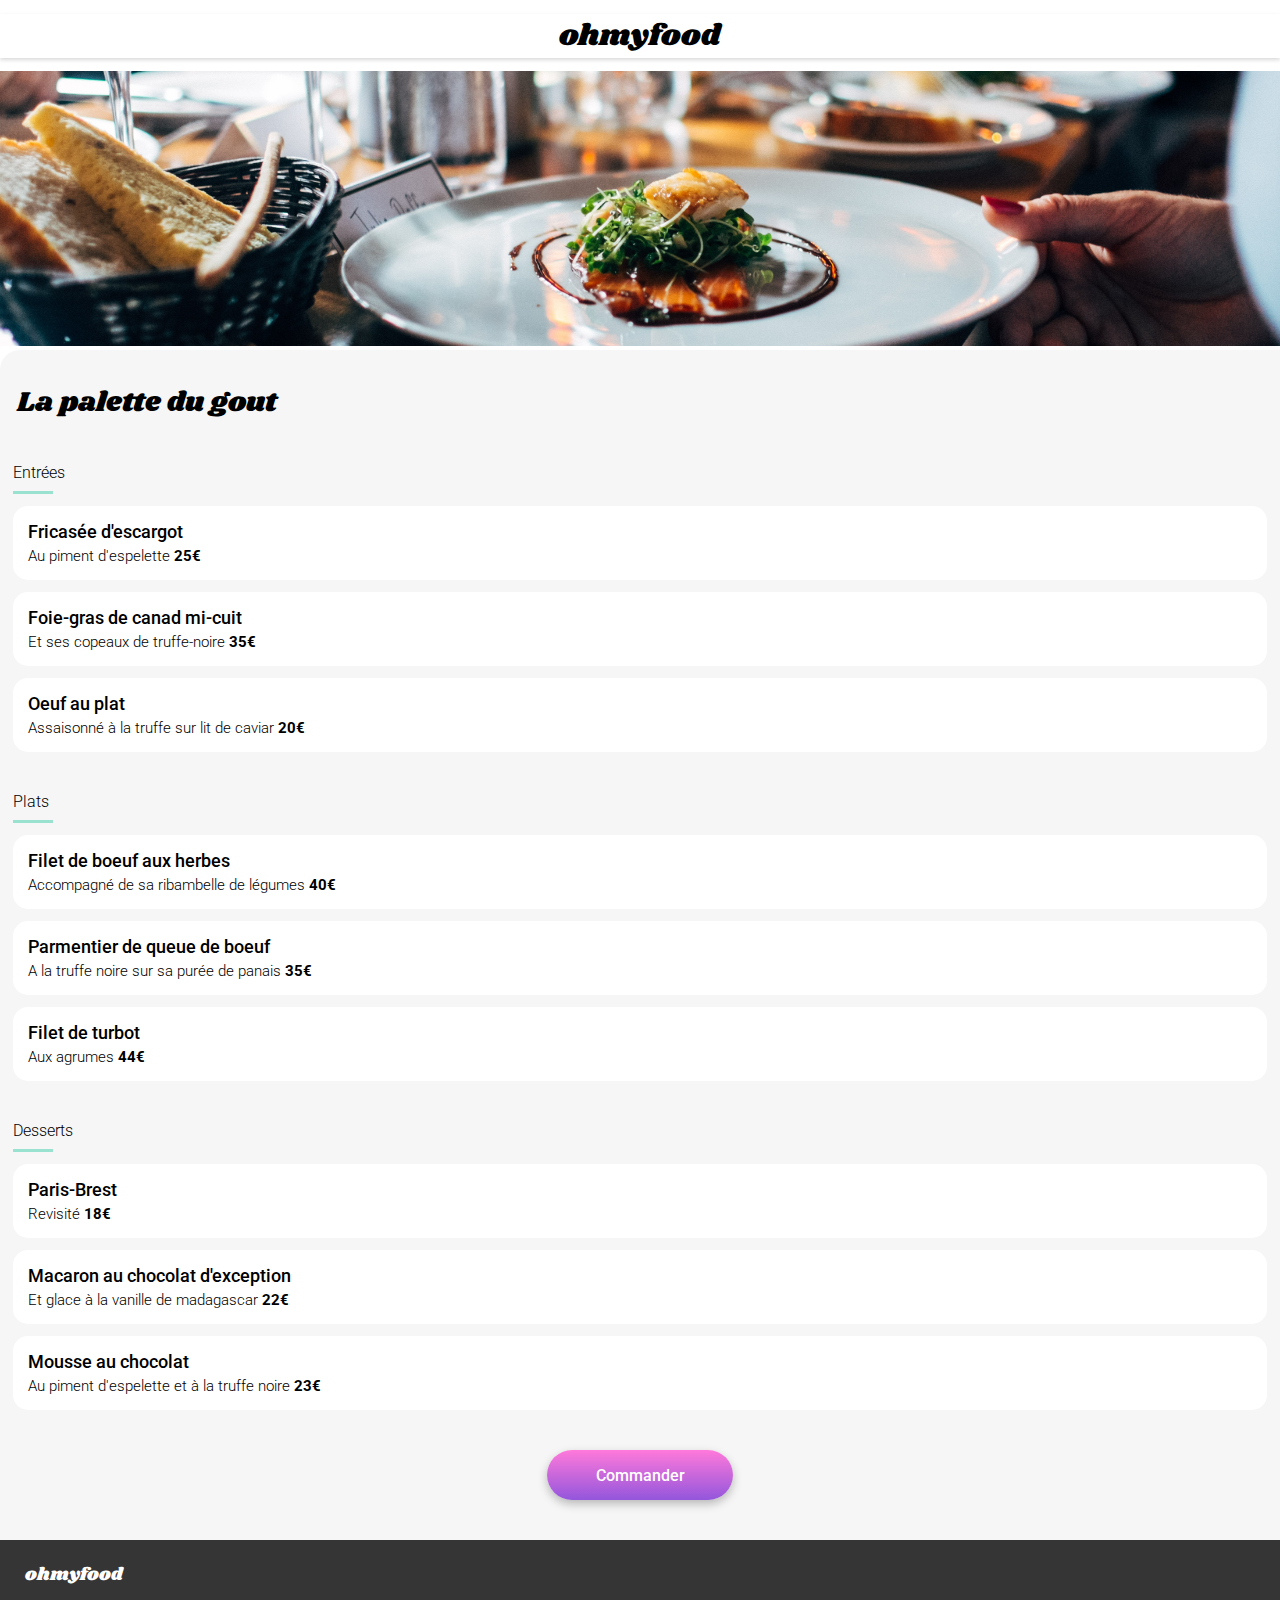
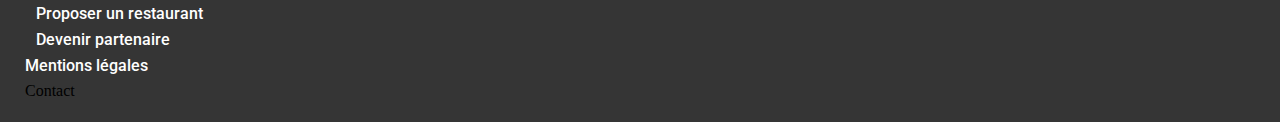
==== Restaurants/page-menu1.html @ 2be9efb9 "modification coeur en vide et non plein + ajustement placement prix première card + ajout redirectio" ====
<!DOCTYPE html>
<html lang="fr">
<head>
    <meta charset="UTF-8">
    <meta name="viewport" content="width=device-width, initial-scale=1.0">
    <link rel="preconnect" href="https://fonts.googleapis.com">
    <link rel="preconnect" href="https://fonts.gstatic.com" crossorigin>
    <link rel="stylesheet" href="https://cdnjs.cloudflare.com/ajax/libs/font-awesome/6.2.1/css/all.min.css"
    integrity="sha512-MV7K8+y+gLIBoVD59lQIYicR65iaqukzvf/nwasF0nqhPay5w/9lJmVM2hMDcnK1OnMGCdVK+iQrJ7lzPJQd1w=="
    crossorigin="anonymous" referrerpolicy="no-referrer">
    <link href="https://fonts.googleapis.com/css2?family=Roboto:wght@300;500;700&family=Shrikhand&display=swap" rel="stylesheet">
    <link href="../SASS/style.css" rel="stylesheet" >
    <title>Ohmyfood</title>
</head>
<body>
    <header>
        <div class="header-menu">
            <h1>
                <span class="fa-header-menu">
                    <a href="../index.html"> <i class="fa-solid fa-arrow-left"></i>
                    </a>    
                </span>
                    ohmyfood
            </h1>
        </div>
    </header>
    <div class="img-menu">
        <img src="../assets/images/restaurants/jay-wennington-N_Y88TWmGwA-unsplash.jpg" alt="Photo d'un plat du retaurant la palette du gout">
    </div>
    <section class="menu">
        <div>
            <h2>
                <span class="like"><i class="fa-regular fa-heart"></i>
                </span>
                La palette du gout
            </h2>
        </div>
        <div class="ordre-repas">
            <div class="titre-carte">
                <h3>Entrées</h3>
            </div>
            <div class="card-menu">
                <div class="plat-menu">
                    <h4>Fricasée d'escargot</h4>
                    <p>Au piment d'espelette <span class="prix-menu">25€</span> </p> 
                </div>
            </div>
            <div class="card-menu">
                <div class="plat-menu">
                    <h4>Foie-gras de canad mi-cuit</h4>
                    <p>Et ses copeaux de truffe-noire <span class="prix-menu">35€</span> </p>
                 </div>
            </div>
            <div class="card-menu">
                <div class="plat-menu">
                    <h4>Oeuf au plat</h4>
                    <p>Assaisonné à la truffe sur lit de caviar <span class="prix-menu">20€</span></p>
                </div>
            </div>
        </div>
        <div class="ordre-repas">
            <div class="titre-carte">
                <h3>Plats</h3>
            </div>
            <div class="card-menu">
                <div class="plat-menu">
                    <h4>Filet de boeuf aux herbes</h4>
                    <p>Accompagné de sa ribambelle de légumes <span class="prix-menu">40€</span></p>
                </div> 
            </div> 
            <div class="card-menu">
                <div class="plat-menu">
                    <h4>Parmentier de queue de boeuf</h4>
                <p>A la truffe noire sur sa purée de panais <span class="prix-menu">35€</span></p>
                </div>
            </div>
            <div class="card-menu">
                <div class="plat-menu">
                    <h4>Filet de turbot</h4>
                     <p>Aux agrumes <span class="prix-menu">44€</span></p>
                </div>
            </div>
        </div>
        <div class="ordre-repas">
            <div class="titre-carte">
                <h3>Desserts</h3>
            </div>
            <div class="card-menu">
                <div class="plat-menu">
                    <h4>Paris-Brest</h4>
                    <p>Revisité <span class="prix-menu">18€</span></p>
                </div>
            </div>
            <div class="card-menu">
                <div class="plat-menu">
                    <h4>Macaron au chocolat d'exception</h4>
                    <p>Et glace à la vanille de madagascar <span class="prix-menu">22€</span></p>
                </div>
            </div>
            <div class="card-menu">
                <div class="plat-menu">
                    <h4>Mousse au chocolat</h4>
                    <p>Au piment d'espelette et à la truffe noire <span class="prix-menu">23€</span</p>
                </div>
            </div>
        </div>
        <div class="commande-menu">
            <button class="commander">
                <span class="button-txt">Commander</span>
            </button>
        </div>
    </section>
    <footer>
        <h4>ohmyfood</h4>
        <div class="pied-de-page">
            <ul>
                <li>
                    <p> <span class="fa-footer"> <i class="fa-solid fa-utensils"></i> </span>
                        Proposer un restaurant
                    </p>
                </li>
                <li>
                    <p> 
                        <span class="fa-footer"> <i class="fa-solid fa-handshake-angle"></i></span>
                        Devenir partenaire
                    </p>
                </li>
                <li>
                    <p>Mentions légales</p>
                </li>
                <li>
                    <a class="mail" href="mailto:votreadresse@mail.fr">Contact</a>
                </li>
            </ul>
        </div>
    </footer>
</body>
</html>
---- SASS/style.css ----
/*Mobile page d'accueil*/
header {
  box-shadow: 0px 2px 4px 0px rgba(0, 0, 0, 0.15);
}

body {
  margin: 0px;
}

.card {
  border-radius: 20px;
  background-color: #f6f6f6;
  height: 72.379px;
  box-shadow: 0px 4px 15px 0px rgba(0, 0, 0, 0.15);
}

.card-2 {
  border-radius: 15px;
  background-color: white;
  width: 100%;
}

h1 {
  font-family: "Shrikhand", cursive;
  font-size: 30px;
  font-weight: 400;
  text-align: center;
  margin-top: 14px;
  margin-bottom: 13px;
}

h2 {
  font-family: "Roboto";
  font-size: 24px;
  font-weight: 700;
}

h3 {
  font-family: Roboto;
  font-size: 18px;
  font-weight: 700;
}

.location {
  background-color: #EAEAEA;
  display: flex;
  justify-content: center;
}
.location .ft-header {
  margin-right: 17px;
}
.location p {
  font-family: "Roboto", sans-serif;
  font-size: 16px;
  font-weight: 500;
  color: #353535;
}

.reservation {
  background-color: #f3f3f3;
}
.reservation h2 {
  margin: 39px 58px 0px 42px;
  font-family: "Roboto";
  font-size: 24px;
  font-weight: 700;
}
.reservation-txt {
  display: flex;
  flex-direction: column;
  text-align: center;
}
.reservation p {
  font-family: "Roboto", sans-serif;
  font-size: 18px;
  font-weight: 300;
  margin-bottom: 27px;
}

.button-hdp {
  display: flex;
  justify-content: center;
}
.button-hdp button {
  border-radius: 25px;
  width: 218px;
  height: 50px;
  background: linear-gradient(to bottom, #FF79DA, #9356DC);
  box-shadow: 0px 4px 10px 0px rgba(0, 0, 0, 0.25);
  border: none;
  margin-bottom: 57px;
}
.button-hdp .button-txt {
  color: white;
  font-family: "Roboto";
  font-size: 16px;
  font-weight: 500;
}

.fonctionnement h2 {
  margin: 48px 80px 26px 20px;
}
.fonctionnement .fonctionnement-cards {
  display: flex;
  flex-direction: column;
  gap: 25px;
  margin-bottom: 68px;
}
.fonctionnement .fa-fonctionnement {
  margin-right: 20px;
}
.fonctionnement p {
  font-family: "Roboto", sans-serif;
  font-size: 16px;
  font-weight: 500;
}
.fonctionnement .fonctionnement-numbers {
  color: white;
  font-family: "Roboto", sans-serif;
  font-size: 14px;
  font-weight: 500;
  border-radius: 100%;
  background: #9356DC;
  width: 24px;
  height: 24px;
  position: absolute;
  left: 20px;
  display: flex;
  justify-content: center;
}
.fonctionnement .fa-color {
  color: #9356DC;
}

.restaurants {
  background-color: #f6f6f6;
  padding-right: 18px;
  padding-left: 17px;
}
.restaurants a {
  text-decoration: none;
  color: black;
}
.restaurants-cards-2 {
  display: flex;
  flex-direction: column;
  gap: 18px;
  margin-bottom: 66px;
}
.restaurants p {
  font-family: Roboto;
  font-size: 17px;
  font-style: normal;
  font-weight: 300;
  line-height: normal;
  margin: 0px;
  margin-top: 5px;
  margin-bottom: 12px;
}
.restaurants h2 {
  font-family: "Roboto", sans-serif;
  font-size: 24px;
  font-weight: 700;
  margin: 54px 80px 26px 20px;
}
.restaurants h3 {
  margin: 0px;
  margin-top: 16px;
}
.restaurants img {
  width: 100%;
  height: 231px;
  border-radius: 15px;
  -o-object-fit: cover;
     object-fit: cover;
}
.restaurants .heart-restaurants {
  position: absolute;
  right: 25px;
  bottom: 33px;
}
.restaurants i {
  display: inline-block;
  width: 22px;
  height: 21px;
  background-color: linear-gradient(to bottom, #FF79DA, #9356DC);
}

.cards-content {
  display: flex;
  flex-direction: row;
  justify-content: center;
}

.card-txt {
  padding-left: 17px;
}

.new {
  border-radius: 2px;
  background-color: #99E2D0;
  width: 80px;
  height: 29px;
}

.card-2 {
  position: relative;
}
.card-2 .new {
  position: absolute;
  top: 13px;
  right: 15px;
}
.card-2 .new p {
  -webkit-text-decoration: #008766;
          text-decoration: #008766;
  text-align: center;
  font-family: "Roboto";
  font-size: 14px;
  font-weight: 500;
  margin-bottom: 6px;
  margin-top: 7px;
}

footer {
  padding: 22px 25px;
  background-color: #353535;
}

.pied-de-page {
  display: flex;
  flex-direction: column;
  align-items: flex-start;
}
.pied-de-page p {
  margin: 0px;
}
.pied-de-page li {
  color: white;
  list-style: none;
}
.pied-de-page ul {
  display: flex;
  flex-direction: column;
  padding: 0px;
  margin: 0px;
  gap: 7px;
}

footer h4 {
  color: white;
  font-family: "Shrikhand";
  font-size: 18px;
  font-weight: 400;
  margin: 0px;
  margin-bottom: 16px;
}
footer .fa-footer {
  margin-right: 11px;
}
footer p {
  font-family: "Roboto", sans-serif;
  font-size: 16px;
  font-weight: 500;
}

/*Mobile page menu*/
.header-menu h1 {
  margin-top: 14px;
  margin-bottom: 13px;
}
.header-menu i {
  position: absolute;
  left: 17px;
}

.img-menu img {
  -o-object-fit: cover;
     object-fit: cover;
  width: 100%;
  height: 275px;
}

.menu {
  background-color: #f6f6f6;
  border-top-left-radius: 20px;
}
.menu h2 {
  font-family: "Shrikhand", cursive;
  font-size: 28px;
  font-weight: 400;
  margin: 0px;
  padding: 32px 17px 0px 17px;
}
.menu i {
  position: absolute;
  right: 24px;
}

.titre-carte h3 {
  font-family: "Roboto", sans-serif;
  font-size: 16px;
  font-weight: 300;
  border-bottom: 3px solid #99E2D0;
  padding-bottom: 9px;
  width: 40px;
  margin: 0px;
}

.ordre-repas {
  display: flex;
  flex-direction: column;
  gap: 12px;
  margin: 40px 13px;
}

div .card-menu {
  margin: 0px;
}

.plat-menu h4 {
  color: black;
  font-family: "Roboto", sans-serif;
  font-size: 18px;
  font-weight: 500;
  margin-top: 0px;
  margin-bottom: 5px;
}
.plat-menu p {
  font-family: "Roboto", sans-serif;
  font-size: 15px;
  font-weight: 300;
  margin: 0px;
}
.plat-menu .prix-menu {
  font-family: "Roboto", sans-serif;
  font-size: 15px;
  font-weight: 700;
}

.commande-menu {
  display: flex;
  justify-content: center;
}
.commande-menu .commander {
  border-radius: 25px;
  border: none;
  background: linear-gradient(to bottom, #FF79DA, #9356DC);
  box-shadow: 0px 4px 10px 0px rgba(0, 0, 0, 0.25);
  width: 186px;
  height: 50px;
  margin-bottom: 40px;
}
.commande-menu .button-txt {
  color: white;
  font-family: "Roboto";
  font-size: 16px;
  font-weight: 500;
}

.card-menu {
  border-radius: 15px;
  padding: 15px;
  background-color: white;
  margin: 12px;
}

a {
  color: black;
  text-decoration: none;
}

/* Continuer ici transcription css en sass pour les pages de menu*//*# sourceMappingURL=style.css.map */
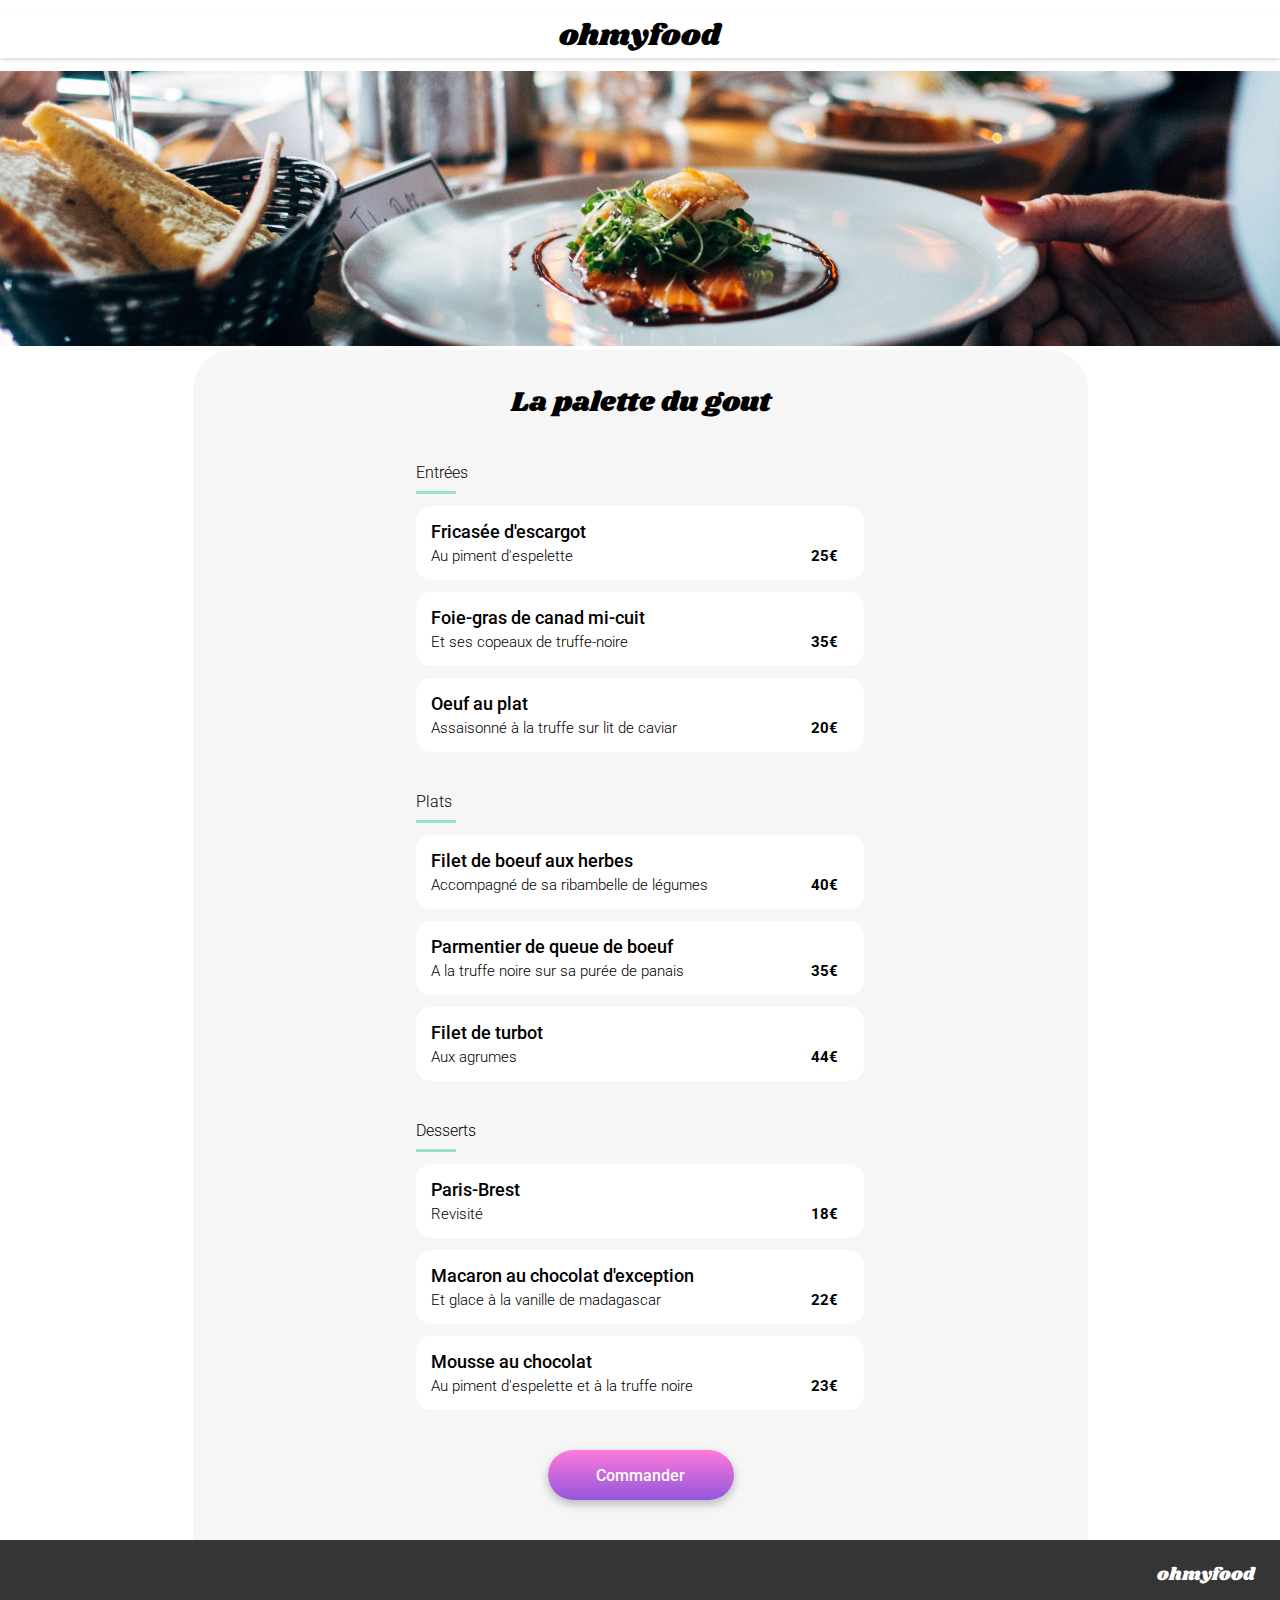
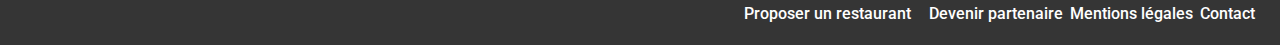
==== commit c5fc3ac4: "correction balise span non fermée" ====
--- a/Restaurants/page-menu1.html
+++ b/Restaurants/page-menu1.html
@@ -100,7 +100,7 @@
             <div class="card-menu">
                 <div class="plat-menu">
                     <h4>Mousse au chocolat</h4>
-                    <p>Au piment d'espelette et à la truffe noire <span class="prix-menu">23€</span</p>
+                    <p>Au piment d'espelette et à la truffe noire <span class="prix-menu">23€</span> </p>
                 </div>
             </div>
         </div>
--- a/SASS/style.css
+++ b/SASS/style.css
@@ -134,8 +134,7 @@
 
 .restaurants {
   background-color: #f6f6f6;
-  padding-right: 18px;
-  padding-left: 17px;
+  padding: 54px 18px 66px 17px;
 }
 .restaurants a {
   text-decoration: none;
@@ -145,7 +144,6 @@
   display: flex;
   flex-direction: column;
   gap: 18px;
-  margin-bottom: 66px;
 }
 .restaurants p {
   font-family: Roboto;
@@ -161,7 +159,7 @@
   font-family: "Roboto", sans-serif;
   font-size: 24px;
   font-weight: 700;
-  margin: 54px 80px 26px 20px;
+  margin: 0px 80px 26px 20px;
 }
 .restaurants h3 {
   margin: 0px;
@@ -179,12 +177,6 @@
   right: 25px;
   bottom: 33px;
 }
-.restaurants i {
-  display: inline-block;
-  width: 22px;
-  height: 21px;
-  background-color: linear-gradient(to bottom, #FF79DA, #9356DC);
-}
 
 .cards-content {
   display: flex;
@@ -263,6 +255,12 @@
   font-size: 16px;
   font-weight: 500;
 }
+footer .mail {
+  color: white;
+  font-family: "Roboto", sans-serif;
+  font-size: 16px;
+  font-weight: 500;
+}
 
 /*Mobile page menu*/
 .header-menu h1 {
@@ -274,6 +272,10 @@
   left: 17px;
 }
 
+.img-menu {
+  position: relative;
+  z-index: 2;
+}
 .img-menu img {
   -o-object-fit: cover;
      object-fit: cover;
@@ -282,8 +284,11 @@
 }
 
 .menu {
+  position: relative;
+  z-index: 1;
   background-color: #f6f6f6;
-  border-top-left-radius: 20px;
+  border-top-left-radius: 40px;
+  border-top-right-radius: 40px;
 }
 .menu h2 {
   font-family: "Shrikhand", cursive;
@@ -336,6 +341,8 @@
   font-family: "Roboto", sans-serif;
   font-size: 15px;
   font-weight: 700;
+  position: absolute;
+  right: 28px;
 }
 
 .commande-menu {
@@ -370,4 +377,72 @@
   text-decoration: none;
 }
 
+/* Version desktop*/
+@media (min-width: 1024px) {
+  /* Page d'accueil */
+  .reservation h2 {
+    margin: 0px;
+    margin-top: 30px;
+    font-size: 40px;
+  }
+  .reservation p {
+    margin: 18px 0px 18px 0px;
+  }
+  .button-hdp button {
+    margin-bottom: 30px;
+  }
+  .fonctionnement {
+    padding: 50px 180px 50px 180px;
+  }
+  .fonctionnement h2 {
+    margin: 0px;
+    margin-bottom: 25px;
+  }
+  .fonctionnement .fonctionnement-cards {
+    display: flex;
+    flex-direction: row;
+    justify-content: center;
+    margin: 0px;
+  }
+  .fonctionnement .card {
+    width: 100%;
+  }
+  .restaurants .restaurants-cards-2 {
+    display: grid;
+    grid-template-columns: repeat(2, 2fr);
+  }
+  footer h4 {
+    display: flex;
+    flex-direction: row;
+    justify-content: flex-end;
+  }
+  footer .pied-de-page {
+    align-items: flex-end;
+  }
+  footer .pied-de-page ul {
+    display: flex;
+    flex-direction: row;
+  }
+  /*Page des menus*/
+  .menu {
+    margin-left: 193px;
+    margin-right: 192px;
+  }
+  .menu h2 {
+    display: flex;
+    justify-content: center;
+  }
+  .menu i {
+    position: relative;
+    left: 315px;
+  }
+  .menu .ordre-repas {
+    padding-left: 210px;
+    padding-right: 211px;
+  }
+  .menu .plat-menu .prix-menu {
+    position: absolute;
+    right: 250px;
+  }
+}
 /* Continuer ici transcription css en sass pour les pages de menu*//*# sourceMappingURL=style.css.map */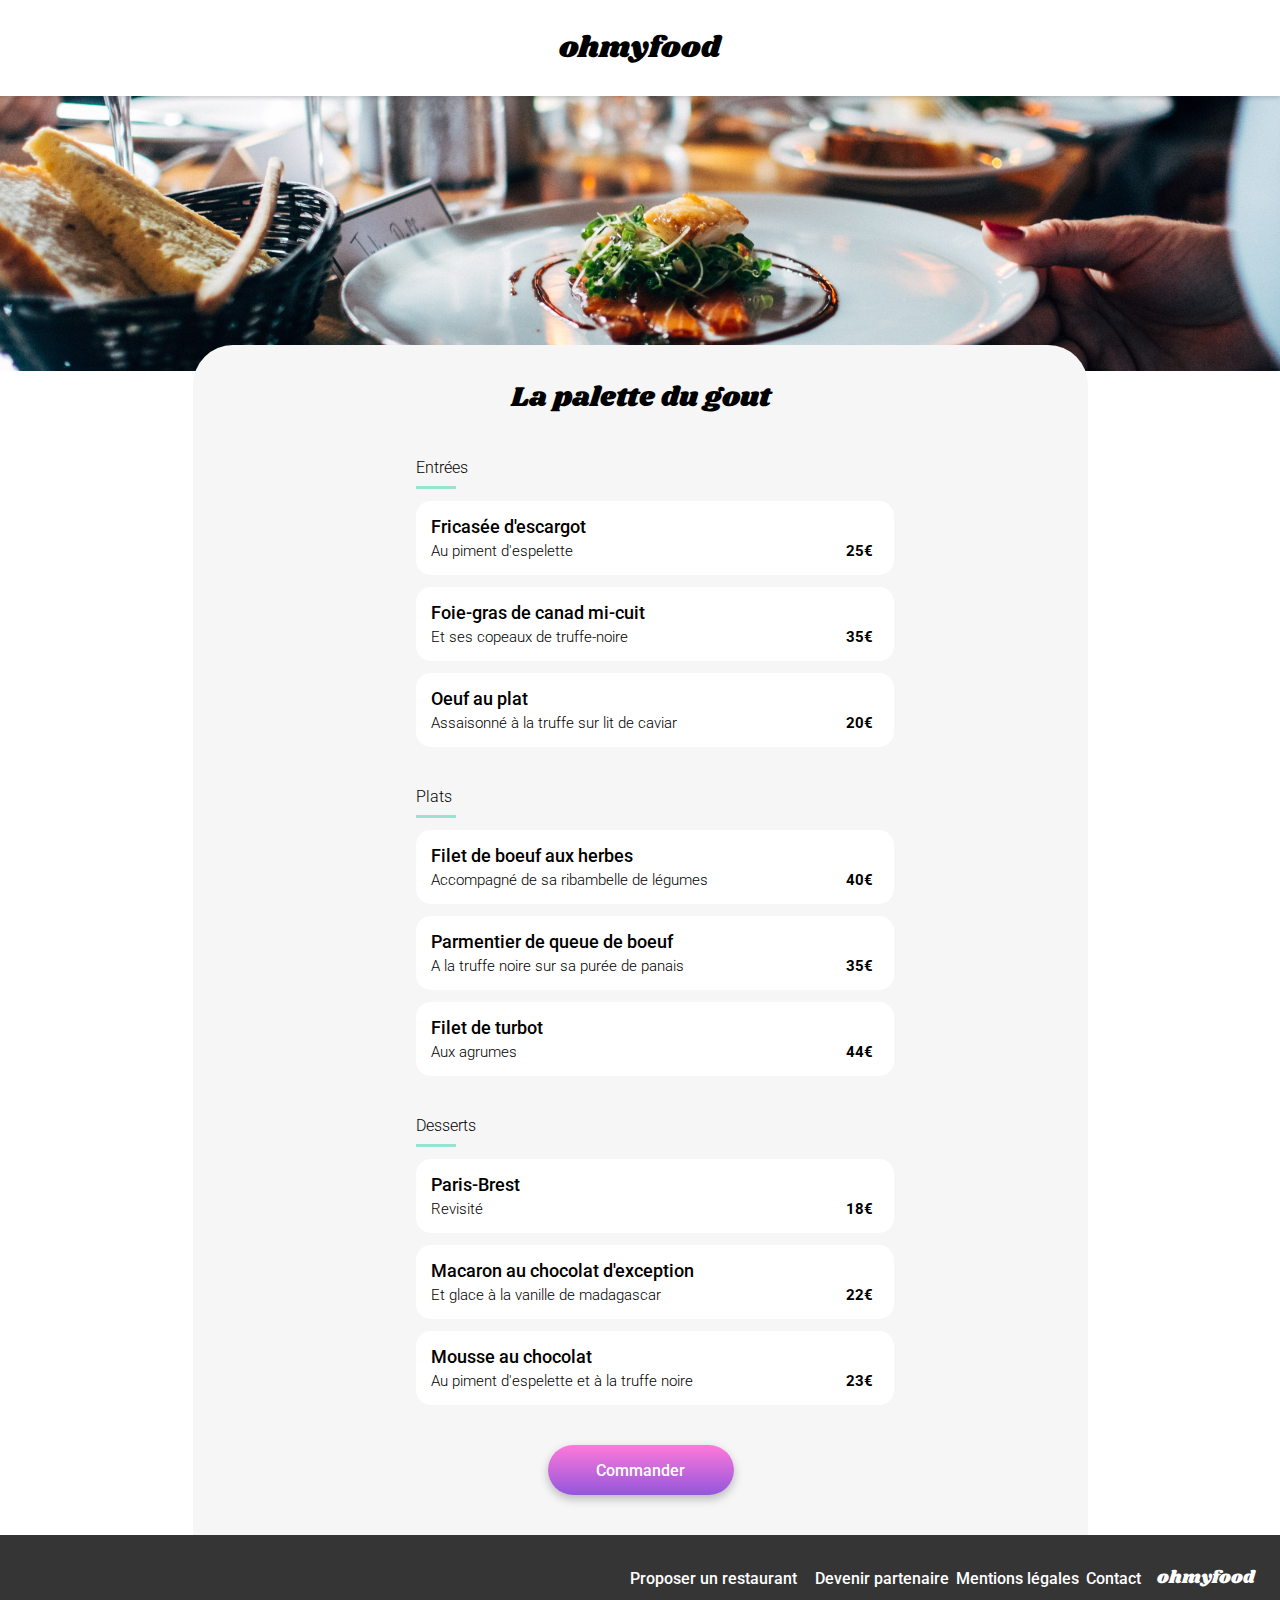
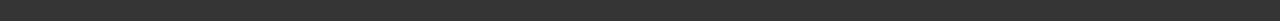
==== commit decda043: "ajout d'une class début section menu" ====
--- a/Restaurants/page-menu1.html
+++ b/Restaurants/page-menu1.html
@@ -28,7 +28,7 @@
         <img src="../assets/images/restaurants/jay-wennington-N_Y88TWmGwA-unsplash.jpg" alt="Photo d'un plat du retaurant la palette du gout">
     </div>
     <section class="menu">
-        <div>
+        <div class="titre-restaurant">
             <h2>
                 <span class="like"><i class="fa-regular fa-heart"></i>
                 </span>
--- a/SASS/style.css
+++ b/SASS/style.css
@@ -1,6 +1,12 @@
 /*Mobile page d'accueil*/
 header {
   box-shadow: 0px 2px 4px 0px rgba(0, 0, 0, 0.15);
+  z-index: 1;
+  position: relative;
+  padding: 14px 0px 13px 0px;
+}
+header h1 {
+  margin: 0px;
 }
 
 body {
@@ -26,7 +32,7 @@
   font-weight: 400;
   text-align: center;
   margin-top: 14px;
-  margin-bottom: 13px;
+  margin-bottom: 0px;
 }
 
 h2 {
@@ -45,6 +51,8 @@
   background-color: #EAEAEA;
   display: flex;
   justify-content: center;
+  z-index: 0;
+  position: relative;
 }
 .location .ft-header {
   margin-right: 17px;
@@ -97,6 +105,10 @@
   font-weight: 500;
 }
 
+.fonctionnement {
+  padding-left: 32px;
+  padding-right: 20px;
+}
 .fonctionnement h2 {
   margin: 48px 80px 26px 20px;
 }
@@ -105,6 +117,12 @@
   flex-direction: column;
   gap: 25px;
   margin-bottom: 68px;
+}
+.fonctionnement .card {
+  display: flex;
+  justify-content: center;
+  align-items: center;
+  position: relative;
 }
 .fonctionnement .fa-fonctionnement {
   margin-right: 20px;
@@ -124,9 +142,12 @@
   width: 24px;
   height: 24px;
   position: absolute;
-  left: 20px;
-  display: flex;
-  justify-content: center;
+  left: -10px;
+  top: 50%;
+  transform: translateY(-50%);
+  display: flex;
+  justify-content: center;
+  align-items: center;
 }
 .fonctionnement .fa-color {
   color: #9356DC;
@@ -177,6 +198,9 @@
   right: 25px;
   bottom: 33px;
 }
+.restaurants .heart-restaurants:active {
+  color: #9356DC;
+}
 
 .cards-content {
   display: flex;
@@ -263,10 +287,6 @@
 }
 
 /*Mobile page menu*/
-.header-menu h1 {
-  margin-top: 14px;
-  margin-bottom: 13px;
-}
 .header-menu i {
   position: absolute;
   left: 17px;
@@ -274,7 +294,7 @@
 
 .img-menu {
   position: relative;
-  z-index: 2;
+  z-index: 0;
 }
 .img-menu img {
   -o-object-fit: cover;
@@ -286,6 +306,7 @@
 .menu {
   position: relative;
   z-index: 1;
+  margin-top: -30px;
   background-color: #f6f6f6;
   border-top-left-radius: 40px;
   border-top-right-radius: 40px;
@@ -300,6 +321,11 @@
 .menu i {
   position: absolute;
   right: 24px;
+  font-size: 22px;
+  background: -webkit-linear-gradient(#FF79DA, #9356DC);
+  background-clip: text;
+  -webkit-background-clip: text;
+  -webkit-text-fill-color: transparent;
 }
 
 .titre-carte h3 {
@@ -380,6 +406,10 @@
 /* Version desktop*/
 @media (min-width: 1024px) {
   /* Page d'accueil */
+  header {
+    padding-top: 26px;
+    padding-bottom: 26px;
+  }
   .reservation h2 {
     margin: 0px;
     margin-top: 30px;
@@ -407,23 +437,38 @@
   .fonctionnement .card {
     width: 100%;
   }
+  .restaurants {
+    padding: 30px 180px 30px 180px;
+  }
   .restaurants .restaurants-cards-2 {
     display: grid;
     grid-template-columns: repeat(2, 2fr);
+    gap: 50px 100px;
+  }
+  .restaurants .plat-menu, .restaurants .plat-menu p {
+    text-overflow: ellipsis;
+    overflow: hidden;
+    white-space: nowrap;
+  }
+  footer {
+    display: flex;
+    flex-direction: row-reverse;
+    gap: 16px;
+    align-items: center;
+    padding: 30px 25px;
   }
   footer h4 {
-    display: flex;
-    flex-direction: row;
-    justify-content: flex-end;
-  }
-  footer .pied-de-page {
-    align-items: flex-end;
+    margin: 0px;
   }
   footer .pied-de-page ul {
     display: flex;
     flex-direction: row;
   }
   /*Page des menus*/
+  h1 {
+    margin-bottom: 0px;
+    margin-top: 0px;
+  }
   .menu {
     margin-left: 193px;
     margin-right: 192px;
@@ -442,7 +487,10 @@
   }
   .menu .plat-menu .prix-menu {
     position: absolute;
-    right: 250px;
+    right: 215px;
+  }
+  .menu .card-menu {
+    width: 100%;
   }
 }
 /* Continuer ici transcription css en sass pour les pages de menu*//*# sourceMappingURL=style.css.map */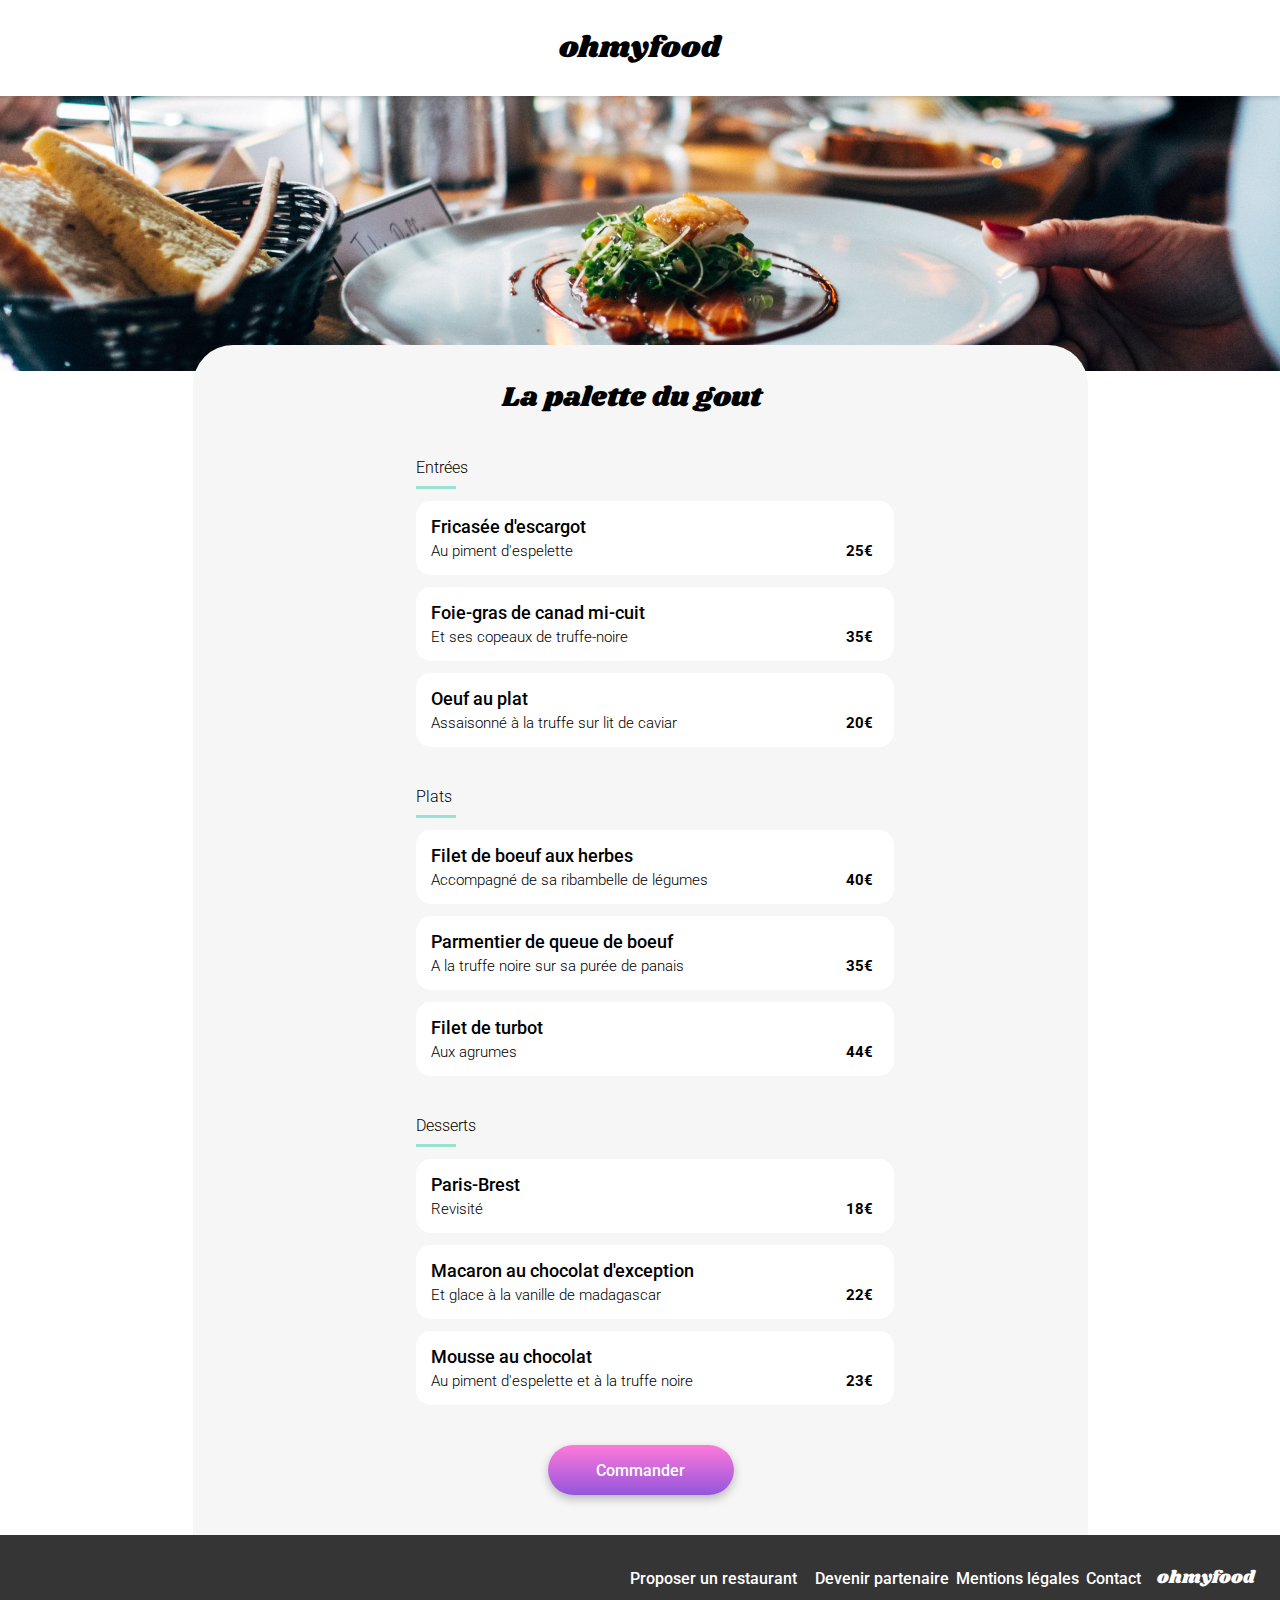
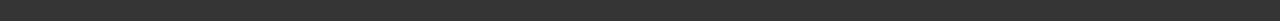
==== commit b531c7ba: "ajout d'une class coeur vide sur coeur titre restaurant" ====
--- a/Restaurants/page-menu1.html
+++ b/Restaurants/page-menu1.html
@@ -30,7 +30,7 @@
     <section class="menu">
         <div class="titre-restaurant">
             <h2>
-                <span class="like"><i class="fa-regular fa-heart"></i>
+                <span class="like"><i class="fa-regular fa-heart coeur-vide"></i>
                 </span>
                 La palette du gout
             </h2>
--- a/SASS/style.css
+++ b/SASS/style.css
@@ -198,8 +198,14 @@
   right: 25px;
   bottom: 33px;
 }
-.restaurants .heart-restaurants:active {
-  color: #9356DC;
+.restaurants .heart-restaurants-2 {
+  position: absolute;
+  right: 25px;
+  bottom: 33px;
+  background: linear-gradient(#FF79DA, #9356DC);
+  background-clip: text;
+  -webkit-background-clip: text;
+  -webkit-text-fill-color: transparent;
 }
 
 .cards-content {
@@ -316,16 +322,12 @@
   font-size: 28px;
   font-weight: 400;
   margin: 0px;
-  padding: 32px 17px 0px 17px;
+  padding: 32px 17px 0px 0px;
 }
 .menu i {
-  position: absolute;
-  right: 24px;
+  position: relative;
+  left: 320px;
   font-size: 22px;
-  background: -webkit-linear-gradient(#FF79DA, #9356DC);
-  background-clip: text;
-  -webkit-background-clip: text;
-  -webkit-text-fill-color: transparent;
 }
 
 .titre-carte h3 {
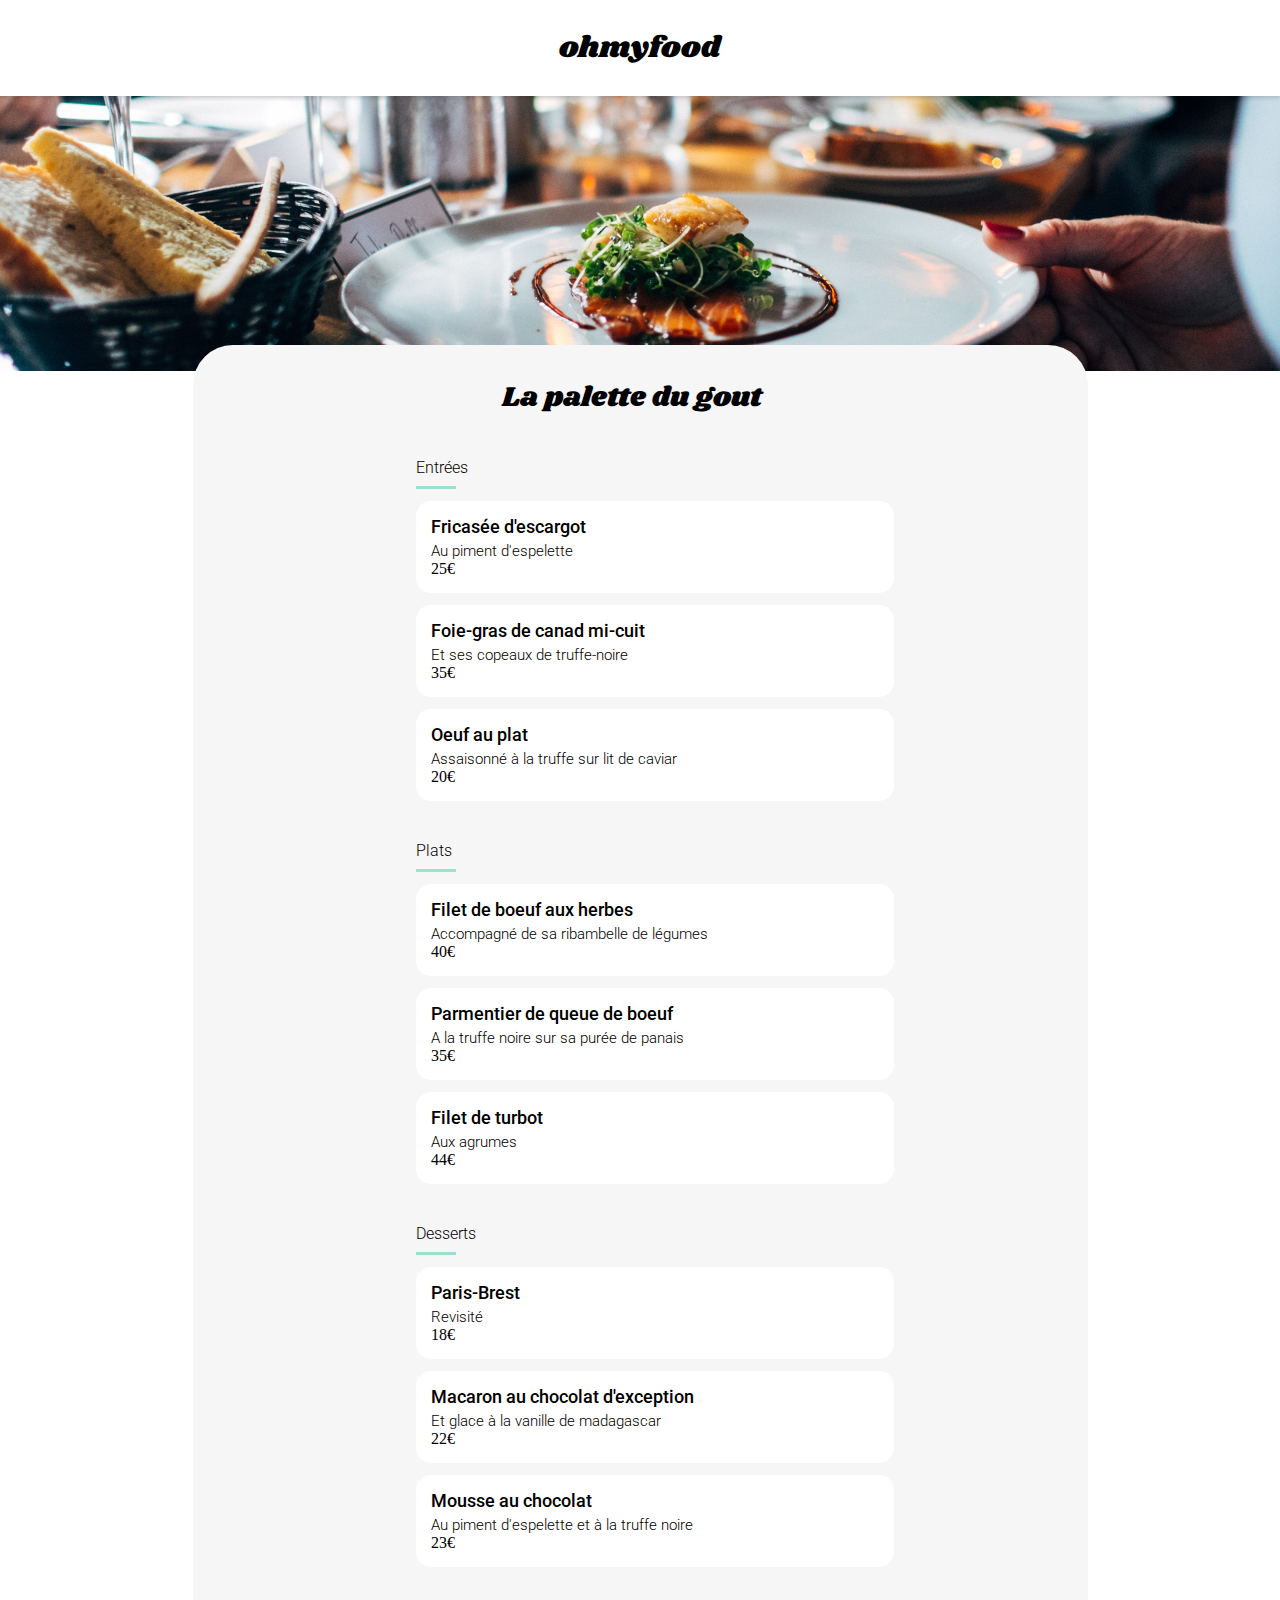
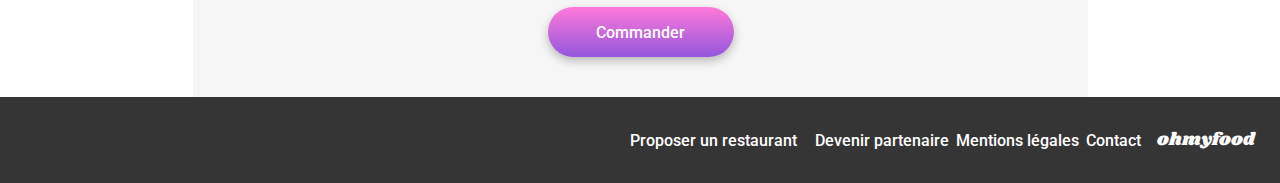
==== commit 2dc1aac1: "modification sens titre et coeur + ajout coeur solide pour effet hover + suppression span prix pour " ====
--- a/Restaurants/page-menu1.html
+++ b/Restaurants/page-menu1.html
@@ -30,9 +30,11 @@
     <section class="menu">
         <div class="titre-restaurant">
             <h2>
-                <span class="like"><i class="fa-regular fa-heart coeur-vide"></i>
+               La palette du gout
+                <span class="like">
+                    <i class="fa-regular fa-heart coeur-vide"></i>
+                    <i class="fa-solid fa-heart coeur-solid"></i>
                 </span>
-                La palette du gout
             </h2>
         </div>
         <div class="ordre-repas">
@@ -42,19 +44,28 @@
             <div class="card-menu">
                 <div class="plat-menu">
                     <h4>Fricasée d'escargot</h4>
-                    <p>Au piment d'espelette <span class="prix-menu">25€</span> </p> 
+                    <p>Au piment d'espelette</p> 
+                </div>
+                <div class="prix-menu">
+                    25€
                 </div>
             </div>
             <div class="card-menu">
                 <div class="plat-menu">
                     <h4>Foie-gras de canad mi-cuit</h4>
-                    <p>Et ses copeaux de truffe-noire <span class="prix-menu">35€</span> </p>
+                    <p>Et ses copeaux de truffe-noire</p>
                  </div>
+                 <div class="prix-menu">
+                    35€
+                </div>
             </div>
             <div class="card-menu">
                 <div class="plat-menu">
                     <h4>Oeuf au plat</h4>
-                    <p>Assaisonné à la truffe sur lit de caviar <span class="prix-menu">20€</span></p>
+                    <p>Assaisonné à la truffe sur lit de caviar</p>
+                </div>
+                <div class="prix-menu">
+                    20€
                 </div>
             </div>
         </div>
@@ -65,19 +76,28 @@
             <div class="card-menu">
                 <div class="plat-menu">
                     <h4>Filet de boeuf aux herbes</h4>
-                    <p>Accompagné de sa ribambelle de légumes <span class="prix-menu">40€</span></p>
+                    <p>Accompagné de sa ribambelle de légumes</p>
                 </div> 
+                <div class="prix-menu">
+                    40€
+                </div>
             </div> 
             <div class="card-menu">
                 <div class="plat-menu">
                     <h4>Parmentier de queue de boeuf</h4>
-                <p>A la truffe noire sur sa purée de panais <span class="prix-menu">35€</span></p>
+                    <p>A la truffe noire sur sa purée de panais</p>
+                </div>
+                <div class="prix-menu">
+                    35€
                 </div>
             </div>
             <div class="card-menu">
                 <div class="plat-menu">
                     <h4>Filet de turbot</h4>
-                     <p>Aux agrumes <span class="prix-menu">44€</span></p>
+                     <p>Aux agrumes</p>
+                </div>
+                <div class="prix-menu">
+                    44€
                 </div>
             </div>
         </div>
@@ -88,19 +108,28 @@
             <div class="card-menu">
                 <div class="plat-menu">
                     <h4>Paris-Brest</h4>
-                    <p>Revisité <span class="prix-menu">18€</span></p>
+                    <p>Revisité</p>
+                </div>
+                <div class="prix-menu">
+                    18€
                 </div>
             </div>
             <div class="card-menu">
                 <div class="plat-menu">
                     <h4>Macaron au chocolat d'exception</h4>
-                    <p>Et glace à la vanille de madagascar <span class="prix-menu">22€</span></p>
+                    <p>Et glace à la vanille de madagascar</p>
+                </div>
+                <div class="prix-menu">
+                    22€
                 </div>
             </div>
             <div class="card-menu">
                 <div class="plat-menu">
                     <h4>Mousse au chocolat</h4>
-                    <p>Au piment d'espelette et à la truffe noire <span class="prix-menu">23€</span> </p>
+                    <p>Au piment d'espelette et à la truffe noire</p>
+                </div>
+                <div class="prix-menu">
+                    23€
                 </div>
             </div>
         </div>
--- a/SASS/style.css
+++ b/SASS/style.css
@@ -1,14 +1,6 @@
-/*Mobile page d'accueil*/
-header {
-  box-shadow: 0px 2px 4px 0px rgba(0, 0, 0, 0.15);
-  z-index: 1;
-  position: relative;
-  padding: 14px 0px 13px 0px;
-}
-header h1 {
-  margin: 0px;
-}
-
+/*---Variables couleurs---*/
+/*---Variables font---*/
+/*---Mobile page d'accueil---*/
 body {
   margin: 0px;
 }
@@ -47,6 +39,18 @@
   font-weight: 700;
 }
 
+/*--Header*/
+header {
+  box-shadow: 0px 2px 4px 0px rgba(0, 0, 0, 0.15);
+  z-index: 1;
+  position: relative;
+  padding: 14px 0px 13px 0px;
+}
+header h1 {
+  margin: 0px;
+}
+
+/*--Location*/
 .location {
   background-color: #EAEAEA;
   display: flex;
@@ -64,6 +68,7 @@
   color: #353535;
 }
 
+/*--Reservation--*/
 .reservation {
   background-color: #f3f3f3;
 }
@@ -105,6 +110,7 @@
   font-weight: 500;
 }
 
+/*--Fonctionnement--*/
 .fonctionnement {
   padding-left: 32px;
   padding-right: 20px;
@@ -153,6 +159,7 @@
   color: #9356DC;
 }
 
+/*--Restaurants--*/
 .restaurants {
   background-color: #f6f6f6;
   padding: 54px 18px 66px 17px;
@@ -244,6 +251,7 @@
   margin-top: 7px;
 }
 
+/*--Footer--*/
 footer {
   padding: 22px 25px;
   background-color: #353535;
@@ -292,10 +300,12 @@
   font-weight: 500;
 }
 
-/*Mobile page menu*/
+/*---Mobile page menu---*/
+/*--header menu--*/
 .header-menu i {
   position: absolute;
   left: 17px;
+  bottom: 23px;
 }
 
 .img-menu {
@@ -309,6 +319,7 @@
   height: 275px;
 }
 
+/*--Menu--*/
 .menu {
   position: relative;
   z-index: 1;
@@ -405,13 +416,55 @@
   text-decoration: none;
 }
 
-/* Version desktop*/
+/*---Version desktop---*/
 @media (min-width: 1024px) {
-  /* Page d'accueil */
+  /*--Loader--*/
+  .loader {
+    position: absolute;
+    background: gray;
+    width: 100%;
+    height: 100%;
+    display: flex;
+    flex-direction: column;
+    justify-content: center;
+    align-items: center;
+    transition: 3s ease-out;
+  }
+  .loader p {
+    color: #9356DC;
+    font-family: "Shrikhand", cursive;
+    animation: loader 1s infinite alternate;
+  }
+  .point-row {
+    display: flex;
+    flex-direction: row;
+    animation: loader 1s infinite alternate;
+  }
+  .point-row .dot {
+    width: 30px;
+    height: 30px;
+    background: linear-gradient(to bottom, #FF79DA, #9356DC);
+    border-radius: 50%;
+    margin: 15px;
+  }
+  .point-row .dot .point2 {
+    animation-delay: 0, 2s;
+  }
+  .point-row .dot .point3 {
+    animation-delay: 0, 6s;
+  }
+  @keyframes loader {
+    100% {
+      transform: translateY(-30px);
+    }
+  }
+  /*---Page d'accueil--- */
+  /*--Header--*/
   header {
     padding-top: 26px;
     padding-bottom: 26px;
   }
+  /*--Reservation--*/
   .reservation h2 {
     margin: 0px;
     margin-top: 30px;
@@ -423,6 +476,7 @@
   .button-hdp button {
     margin-bottom: 30px;
   }
+  /*--Fonctionnement--*/
   .fonctionnement {
     padding: 50px 180px 50px 180px;
   }
@@ -435,10 +489,12 @@
     flex-direction: row;
     justify-content: center;
     margin: 0px;
+    position: relative;
   }
   .fonctionnement .card {
     width: 100%;
   }
+  /*--Restaurants--*/
   .restaurants {
     padding: 30px 180px 30px 180px;
   }
@@ -452,6 +508,7 @@
     overflow: hidden;
     white-space: nowrap;
   }
+  /*--Footer--*/
   footer {
     display: flex;
     flex-direction: row-reverse;
@@ -466,11 +523,16 @@
     display: flex;
     flex-direction: row;
   }
-  /*Page des menus*/
-  h1 {
+  /*---Page des menus---*/
+  /*--Header menu--*/
+  .header-menu h1 {
     margin-bottom: 0px;
     margin-top: 0px;
   }
+  .header-menu i {
+    top: 30px;
+  }
+  /*--Menu--*/
   .menu {
     margin-left: 193px;
     margin-right: 192px;
@@ -483,16 +545,25 @@
     position: relative;
     left: 315px;
   }
+  .menu i:active {
+    color: red;
+  }
   .menu .ordre-repas {
     padding-left: 210px;
     padding-right: 211px;
   }
+  .menu .plat-menu p {
+    text-overflow: ellipsis;
+    overflow: hidden;
+    white-space: nowrap;
+  }
   .menu .plat-menu .prix-menu {
     position: absolute;
-    right: 215px;
+    right: 15px;
   }
   .menu .card-menu {
     width: 100%;
+    position: relative;
   }
 }
 /* Continuer ici transcription css en sass pour les pages de menu*//*# sourceMappingURL=style.css.map */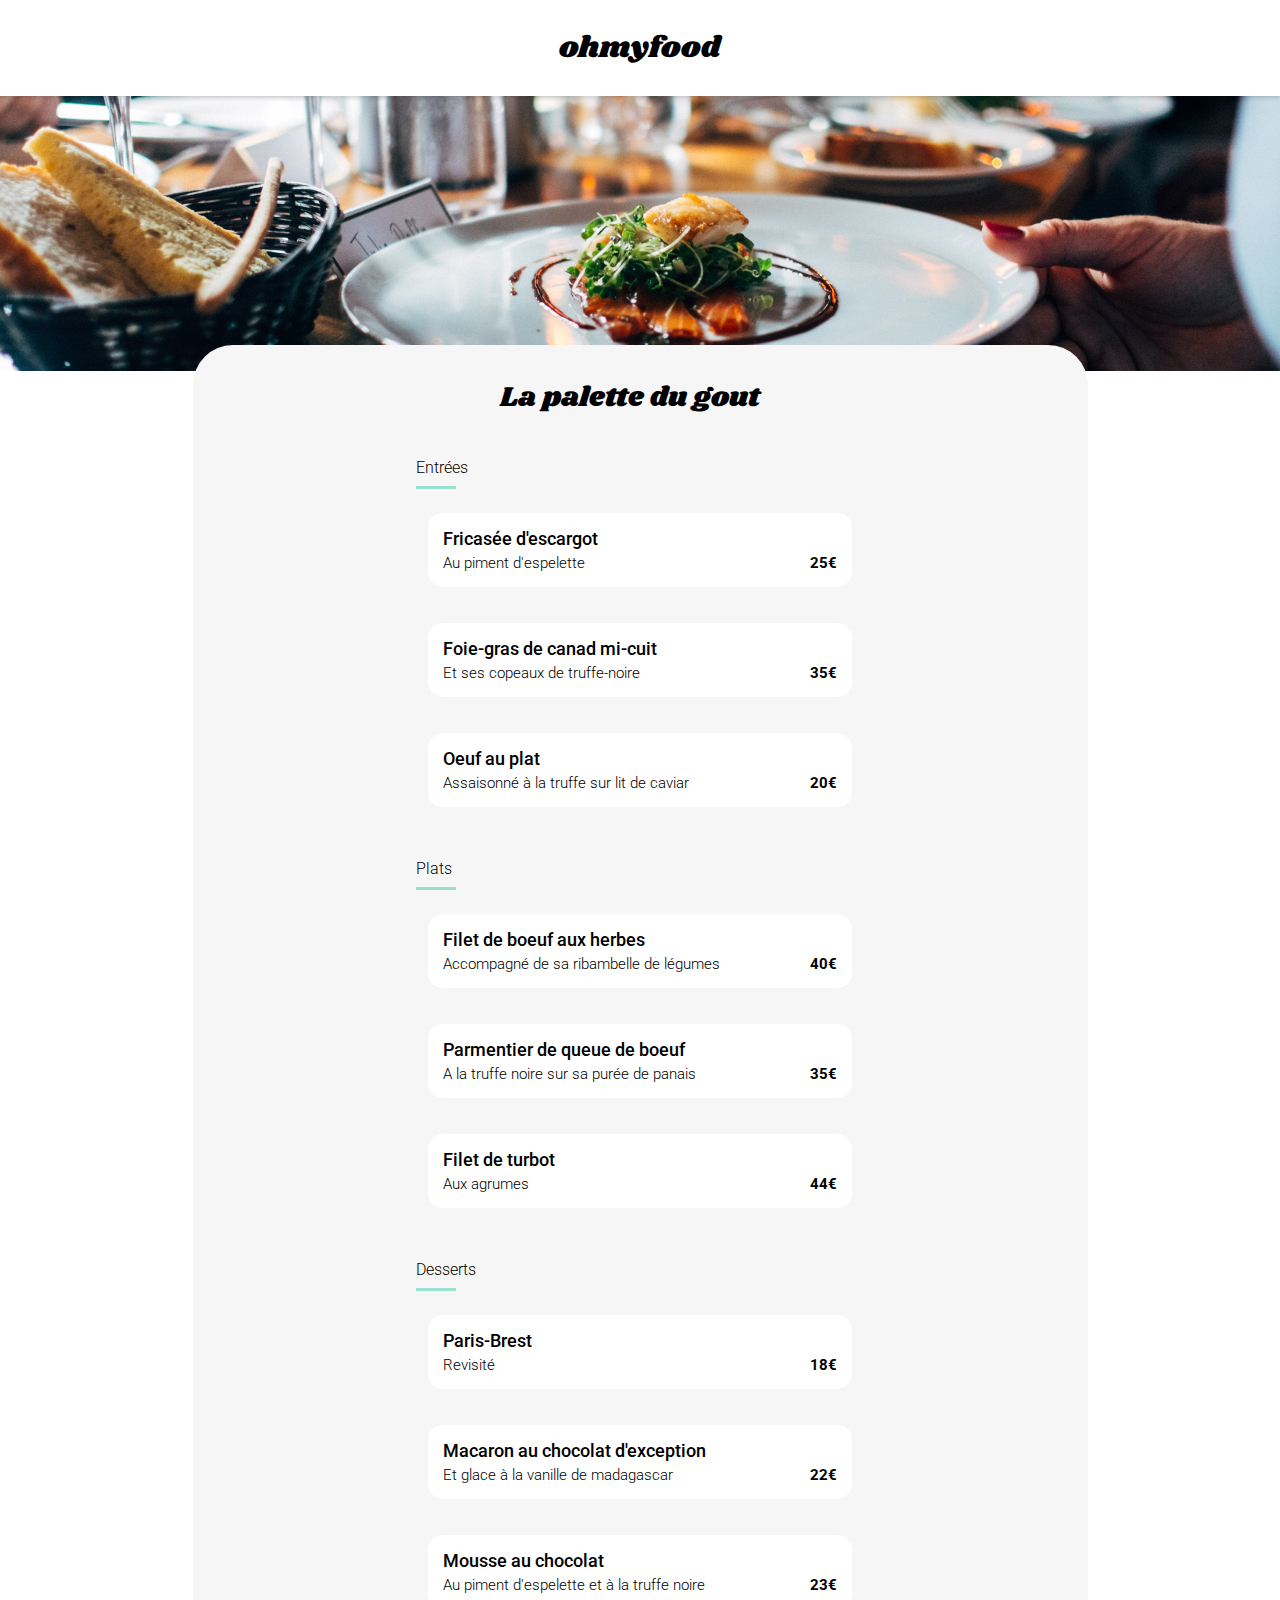
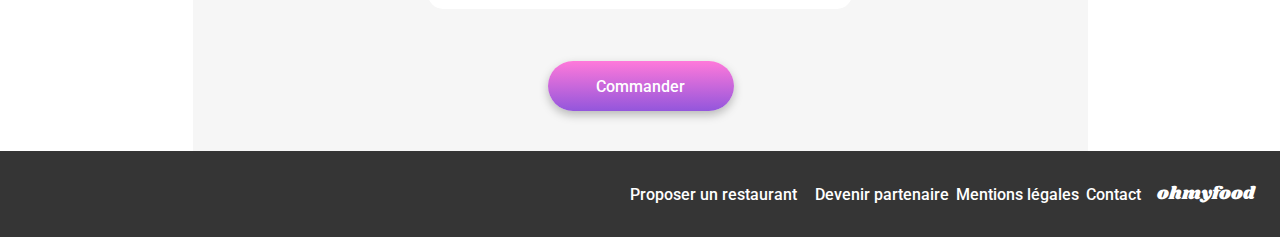
==== commit 74214f01: "ajout ordre2_3 pour effet + test début check card" ====
--- a/Restaurants/page-menu1.html
+++ b/Restaurants/page-menu1.html
@@ -48,6 +48,9 @@
                 </div>
                 <div class="prix-menu">
                     25€
+                    <div class="check">
+                        <i class="fa-solid fa-check ckeck-effet"></i>
+                    </div>
                 </div>
             </div>
             <div class="card-menu">
@@ -69,7 +72,7 @@
                 </div>
             </div>
         </div>
-        <div class="ordre-repas">
+        <div class="ordre-repas ordre2">
             <div class="titre-carte">
                 <h3>Plats</h3>
             </div>
@@ -101,7 +104,7 @@
                 </div>
             </div>
         </div>
-        <div class="ordre-repas">
+        <div class="ordre-repas ordre3">
             <div class="titre-carte">
                 <h3>Desserts</h3>
             </div>
--- a/SASS/style.css
+++ b/SASS/style.css
@@ -204,8 +204,10 @@
   position: absolute;
   right: 25px;
   bottom: 33px;
+  font-size: 22px;
 }
 .restaurants .heart-restaurants-2 {
+  font-size: 22px;
   position: absolute;
   right: 25px;
   bottom: 33px;
@@ -213,6 +215,9 @@
   background-clip: text;
   -webkit-background-clip: text;
   -webkit-text-fill-color: transparent;
+}
+.restaurants .heart-restaurants-solid {
+  display: none;
 }
 
 .cards-content {
@@ -329,16 +334,26 @@
   border-top-right-radius: 40px;
 }
 .menu h2 {
+  display: flex;
   font-family: "Shrikhand", cursive;
   font-size: 28px;
   font-weight: 400;
   margin: 0px;
+  margin-left: 20px;
   padding: 32px 17px 0px 0px;
 }
 .menu i {
-  position: relative;
-  left: 320px;
+  position: absolute;
   font-size: 22px;
+}
+.menu .like {
+  display: flex;
+  justify-content: center;
+  align-items: center;
+  margin-left: 24px;
+}
+.menu .coeur-solid {
+  opacity: 0;
 }
 
 .titre-carte h3 {
@@ -358,10 +373,19 @@
   margin: 40px 13px;
 }
 
-div .card-menu {
-  margin: 0px;
-}
-
+.card-menu {
+  margin: 0px;
+  display: flex;
+  justify-content: space-between;
+}
+
+.plat-menu {
+  display: flex;
+  flex-direction: column;
+  overflow: hidden;
+  text-overflow: ellipsis;
+  white-space: nowrap;
+}
 .plat-menu h4 {
   color: black;
   font-family: "Roboto", sans-serif;
@@ -369,19 +393,28 @@
   font-weight: 500;
   margin-top: 0px;
   margin-bottom: 5px;
+  overflow: hidden;
+  text-overflow: ellipsis;
+  white-space: nowrap;
 }
 .plat-menu p {
+  display: flex;
   font-family: "Roboto", sans-serif;
   font-size: 15px;
   font-weight: 300;
   margin: 0px;
-}
-.plat-menu .prix-menu {
+  margin-right: 5px;
+  overflow: hidden;
+  text-overflow: ellipsis;
+  white-space: nowrap;
+}
+
+.prix-menu {
   font-family: "Roboto", sans-serif;
   font-size: 15px;
   font-weight: 700;
-  position: absolute;
-  right: 28px;
+  display: flex;
+  align-items: end;
 }
 
 .commande-menu {
@@ -420,25 +453,26 @@
 @media (min-width: 1024px) {
   /*--Loader--*/
   .loader {
-    position: absolute;
+    position: fixed;
     background: gray;
+    z-index: 2;
     width: 100%;
     height: 100%;
     display: flex;
     flex-direction: column;
     justify-content: center;
     align-items: center;
-    transition: 3s ease-out;
+    animation: stop 4s both;
   }
   .loader p {
-    color: #9356DC;
+    color: black;
     font-family: "Shrikhand", cursive;
+    font-size: 50px;
     animation: loader 1s infinite alternate;
   }
   .point-row {
     display: flex;
     flex-direction: row;
-    animation: loader 1s infinite alternate;
   }
   .point-row .dot {
     width: 30px;
@@ -446,16 +480,35 @@
     background: linear-gradient(to bottom, #FF79DA, #9356DC);
     border-radius: 50%;
     margin: 15px;
-  }
-  .point-row .dot .point2 {
-    animation-delay: 0, 2s;
-  }
-  .point-row .dot .point3 {
-    animation-delay: 0, 6s;
+    animation: loader 1s infinite alternate;
+    animation-timing-function: ease-in-out;
+  }
+  .point-row .dot.point2 {
+    animation-delay: 0.2s;
+  }
+  .point-row .dot.point3 {
+    animation-delay: 0.6s;
   }
   @keyframes loader {
     100% {
       transform: translateY(-30px);
+    }
+  }
+  @keyframes stop {
+    0% {
+      transform: scale(1);
+      opacity: 1;
+    }
+    50% {
+      transform: scale(1);
+      opacity: 0.5;
+    }
+    90% {
+      transform: scale(1);
+    }
+    100% {
+      transform: scale(0);
+      opacity: 0;
     }
   }
   /*---Page d'accueil--- */
@@ -494,6 +547,12 @@
   .fonctionnement .card {
     width: 100%;
   }
+  .fonctionnement p {
+    padding: 20px;
+    display: flex;
+    justify-content: center;
+    align-items: center;
+  }
   /*--Restaurants--*/
   .restaurants {
     padding: 30px 180px 30px 180px;
@@ -502,6 +561,19 @@
     display: grid;
     grid-template-columns: repeat(2, 2fr);
     gap: 50px 100px;
+  }
+  .restaurants .heart-restaurants-solid {
+    position: absolute;
+    right: 25px;
+    bottom: 33px;
+    opacity: 0;
+  }
+  .restaurants .heart-restaurants-solid:hover {
+    opacity: 1;
+    background: linear-gradient(#FF79DA, #9356DC);
+    background-clip: text;
+    -webkit-background-clip: text;
+    -webkit-text-fill-color: transparent;
   }
   .restaurants .plat-menu, .restaurants .plat-menu p {
     text-overflow: ellipsis;
@@ -541,29 +613,35 @@
     display: flex;
     justify-content: center;
   }
-  .menu i {
-    position: relative;
-    left: 315px;
-  }
-  .menu i:active {
-    color: red;
-  }
   .menu .ordre-repas {
     padding-left: 210px;
     padding-right: 211px;
+  }
+  .menu .card-menu {
+    display: flex;
+    justify-content: space-between;
+  }
+  .menu .coeur-solid {
+    opacity: 0;
+  }
+  .menu .coeur-solid:hover {
+    opacity: 1;
+    background: linear-gradient(#FF79DA, #9356DC);
+    background-clip: text;
+    -webkit-background-clip: text;
+    -webkit-text-fill-color: transparent;
   }
   .menu .plat-menu p {
     text-overflow: ellipsis;
     overflow: hidden;
     white-space: nowrap;
   }
-  .menu .plat-menu .prix-menu {
-    position: absolute;
-    right: 15px;
-  }
-  .menu .card-menu {
-    width: 100%;
-    position: relative;
+  .menu .prix-menu {
+    display: flex;
+    justify-content: end;
+  }
+  .commande-menu .commander:hover {
+    opacity: 0, 7;
   }
 }
 /* Continuer ici transcription css en sass pour les pages de menu*//*# sourceMappingURL=style.css.map */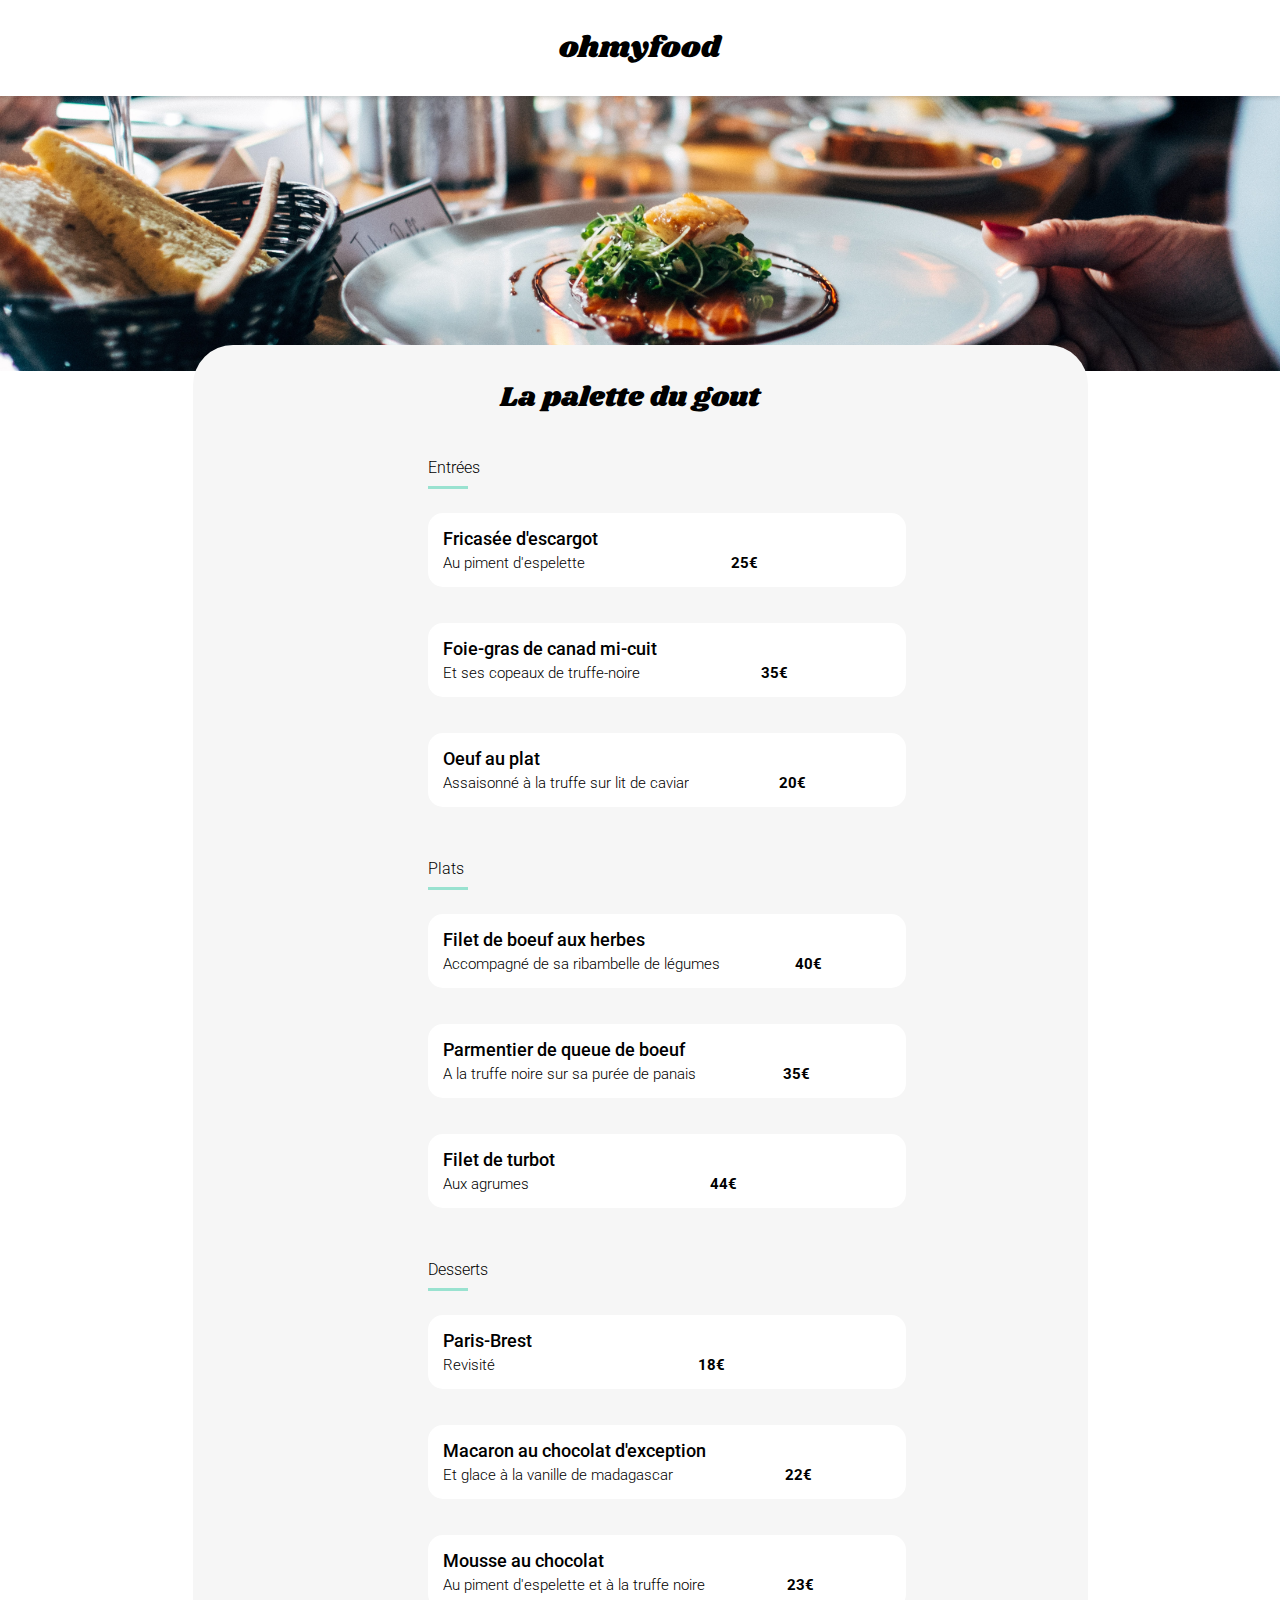
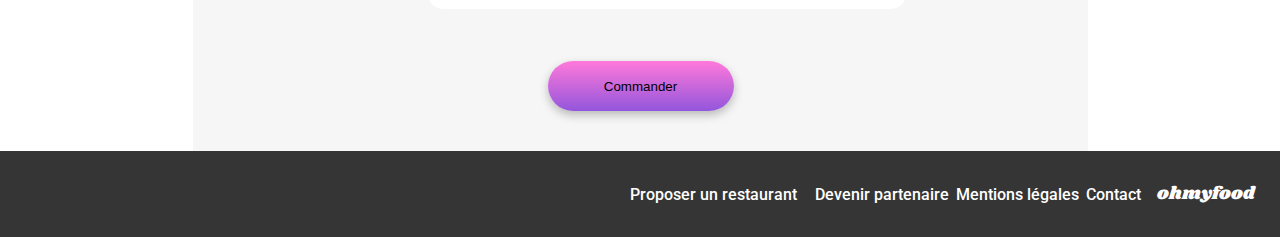
==== commit f4ba141f: "sortie div check de div prix menu + ajout sur toutes les card menu + suppression span button" ====
--- a/Restaurants/page-menu1.html
+++ b/Restaurants/page-menu1.html
@@ -48,9 +48,9 @@
                 </div>
                 <div class="prix-menu">
                     25€
-                    <div class="check">
-                        <i class="fa-solid fa-check ckeck-effet"></i>
-                    </div>
+                </div>
+                <div class="check">
+                    <i class="fas fa-check ckeck-effet"></i>
                 </div>
             </div>
             <div class="card-menu">
@@ -61,6 +61,9 @@
                  <div class="prix-menu">
                     35€
                 </div>
+                <div class="check">
+                    <i class="fas fa-check ckeck-effet"></i>
+                </div>
             </div>
             <div class="card-menu">
                 <div class="plat-menu">
@@ -69,6 +72,9 @@
                 </div>
                 <div class="prix-menu">
                     20€
+                </div>
+                <div class="check">
+                    <i class="fas fa-check ckeck-effet"></i>
                 </div>
             </div>
         </div>
@@ -84,6 +90,9 @@
                 <div class="prix-menu">
                     40€
                 </div>
+                <div class="check">
+                    <i class="fas fa-check ckeck-effet"></i>
+                </div>
             </div> 
             <div class="card-menu">
                 <div class="plat-menu">
@@ -93,6 +102,9 @@
                 <div class="prix-menu">
                     35€
                 </div>
+                <div class="check">
+                    <i class="fas fa-check ckeck-effet"></i>
+                </div>
             </div>
             <div class="card-menu">
                 <div class="plat-menu">
@@ -101,6 +113,9 @@
                 </div>
                 <div class="prix-menu">
                     44€
+                </div>
+                <div class="check">
+                    <i class="fas fa-check ckeck-effet"></i>
                 </div>
             </div>
         </div>
@@ -116,6 +131,9 @@
                 <div class="prix-menu">
                     18€
                 </div>
+                <div class="check">
+                    <i class="fas fa-check ckeck-effet"></i>
+                </div>
             </div>
             <div class="card-menu">
                 <div class="plat-menu">
@@ -124,6 +142,9 @@
                 </div>
                 <div class="prix-menu">
                     22€
+                </div>
+                <div class="check">
+                    <i class="fas fa-check ckeck-effet"></i>
                 </div>
             </div>
             <div class="card-menu">
@@ -134,11 +155,14 @@
                 <div class="prix-menu">
                     23€
                 </div>
+                <div class="check">
+                    <i class="fas fa-check ckeck-effet"></i>
+                </div>
             </div>
         </div>
         <div class="commande-menu">
             <button class="commander">
-                <span class="button-txt">Commander</span>
+               Commander
             </button>
         </div>
     </section>
--- a/SASS/style.css
+++ b/SASS/style.css
@@ -364,6 +364,7 @@
   padding-bottom: 9px;
   width: 40px;
   margin: 0px;
+  margin-left: 12px;
 }
 
 .ordre-repas {
@@ -605,6 +606,14 @@
     top: 30px;
   }
   /*--Menu--*/
+  @keyframes apparition {
+    0% {
+      transform: scale(0);
+    }
+    100% {
+      transform: scale(1);
+    }
+  }
   .menu {
     margin-left: 193px;
     margin-right: 192px;
@@ -616,10 +625,18 @@
   .menu .ordre-repas {
     padding-left: 210px;
     padding-right: 211px;
+    animation: apparition 3s;
+  }
+  .menu .ordre-repas.ordre2 {
+    animation-delay: 0.3s;
+  }
+  .menu .ordre-repas.ordre3 {
+    animation-delay: 0.6s;
   }
   .menu .card-menu {
     display: flex;
     justify-content: space-between;
+    width: 100%;
   }
   .menu .coeur-solid {
     opacity: 0;
@@ -640,7 +657,23 @@
     display: flex;
     justify-content: end;
   }
-  .commande-menu .commander:hover {
+  .menu .prix-menu .check {
+    display: flex;
+    align-items: end;
+    border-top-right-radius: 15px;
+    border-bottom-right-radius: 15px;
+    background-color: #99E2D0;
+    visibility: hidden;
+  }
+  .menu .prix-menu .ckeck-effet {
+    color: #99E2D0;
+    border: 1px solid red;
+    border-radius: 50%;
+  }
+  .menu .prix-menu .check:hover {
+    visibility: visible;
+  }
+  .menu .commande-menu .commander:hover {
     opacity: 0, 7;
   }
 }
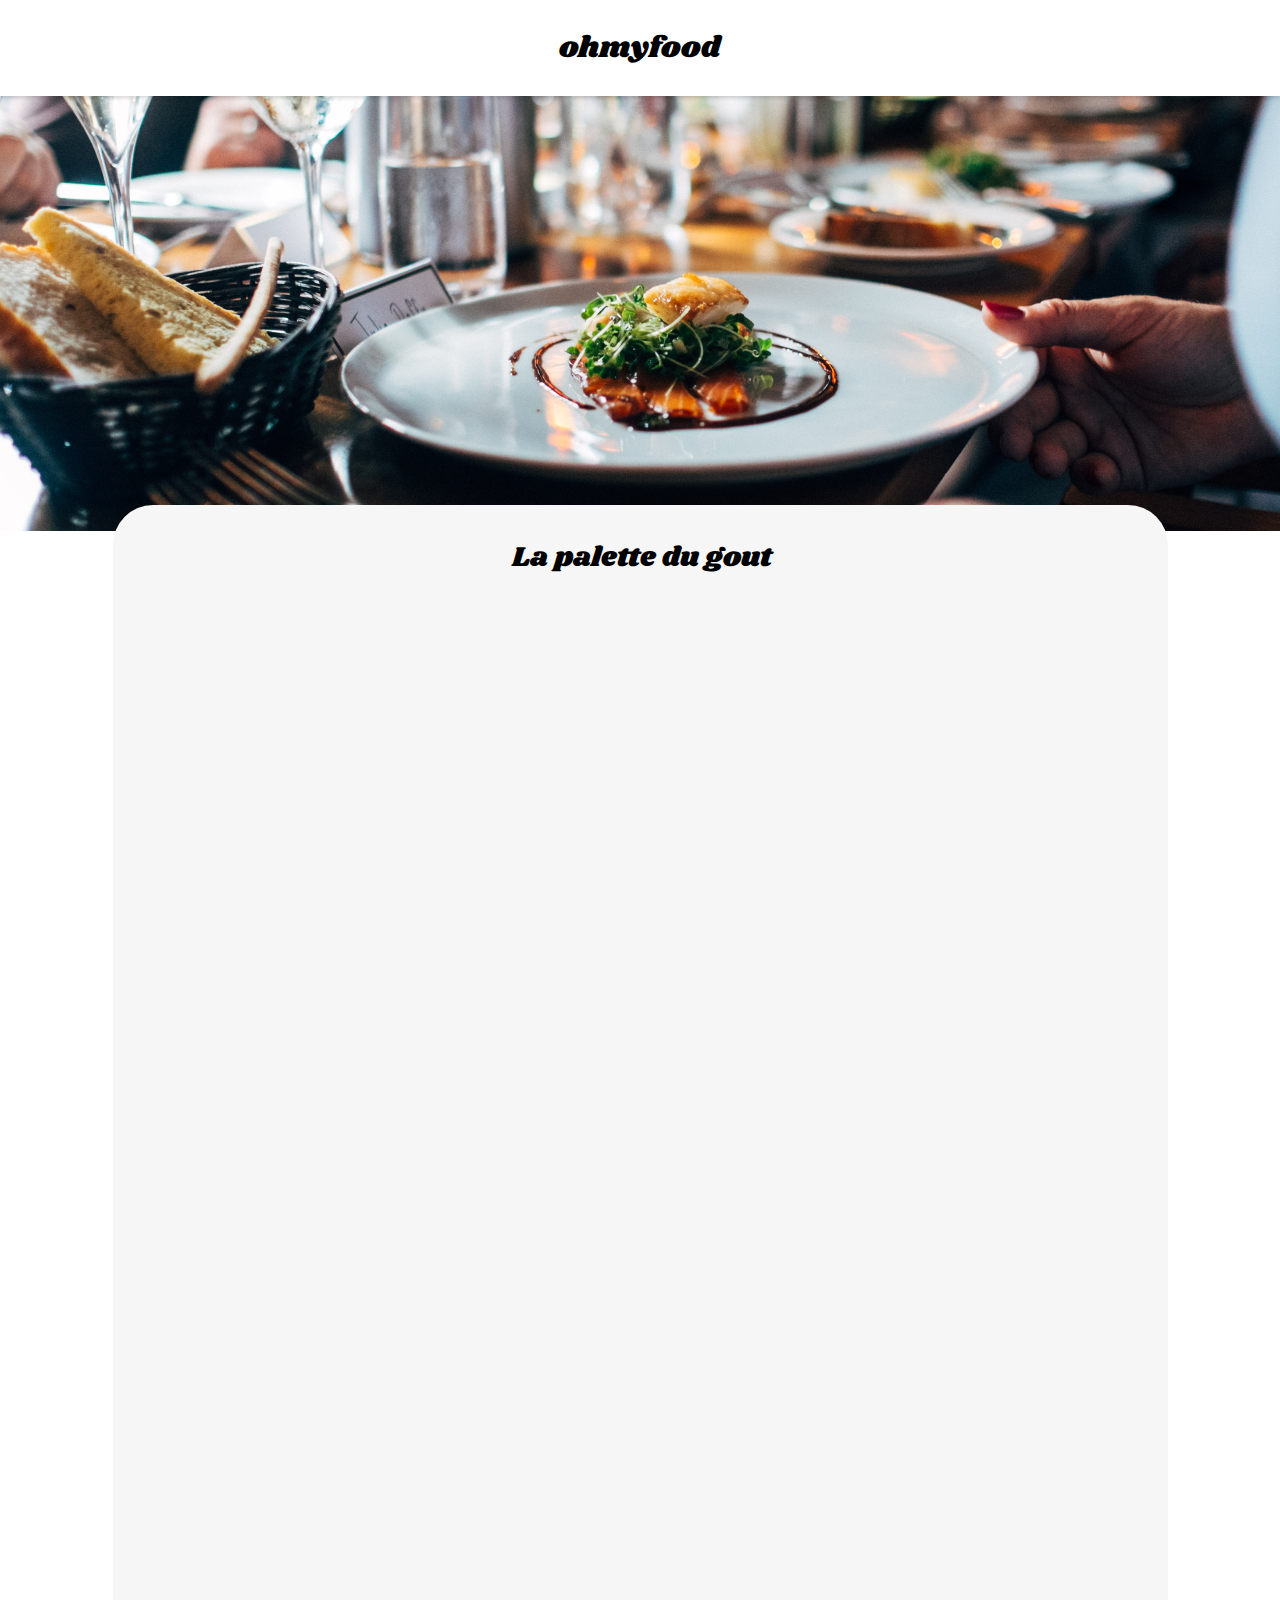
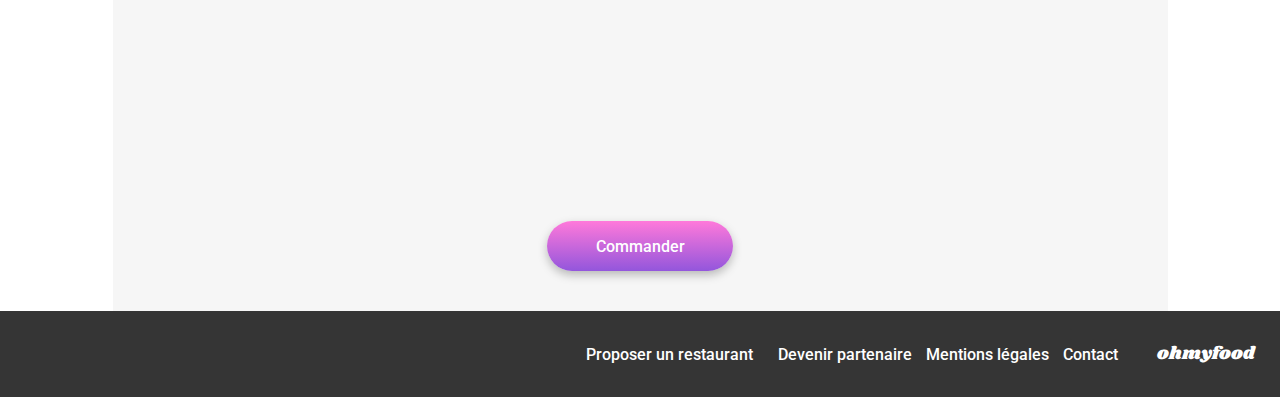
==== commit 6302ac6d: "ajout d’une div pour regrouper les 2 coeurs" ====
--- a/Restaurants/page-menu1.html
+++ b/Restaurants/page-menu1.html
@@ -31,11 +31,11 @@
         <div class="titre-restaurant">
             <h2>
                La palette du gout
-                <span class="like">
-                    <i class="fa-regular fa-heart coeur-vide"></i>
-                    <i class="fa-solid fa-heart coeur-solid"></i>
-                </span>
             </h2>
+            <div class="like">
+                <i class="fa-regular fa-heart coeur-vide"></i>
+                <i class="fa-solid fa-heart coeur-solid"></i>
+            </div>
         </div>
         <div class="ordre-repas">
             <div class="titre-carte">
--- a/SASS/style.css
+++ b/SASS/style.css
@@ -37,6 +37,68 @@
   font-family: Roboto;
   font-size: 18px;
   font-weight: 700;
+}
+
+/*--loader--*/
+@keyframes loader {
+  100% {
+    transform: translateY(-30px);
+  }
+}
+@keyframes stop {
+  0% {
+    transform: scale(1);
+    opacity: 1;
+  }
+  50% {
+    transform: scale(1);
+    opacity: 0.5;
+  }
+  90% {
+    transform: scale(1);
+  }
+  100% {
+    transform: scale(0);
+    opacity: 0;
+  }
+}
+.loader {
+  position: fixed;
+  background: gray;
+  z-index: 2;
+  width: 100%;
+  height: 100%;
+  display: flex;
+  flex-direction: column;
+  justify-content: center;
+  align-items: center;
+  animation: stop 4s forwards;
+}
+.loader p {
+  color: black;
+  font-family: "Shrikhand", cursive;
+  font-size: 50px;
+  animation: loader 1s infinite alternate;
+}
+
+.point-row {
+  display: flex;
+  flex-direction: row;
+}
+.point-row .dot {
+  width: 30px;
+  height: 30px;
+  background: linear-gradient(to bottom, #FF79DA, #9356DC);
+  border-radius: 50%;
+  margin: 15px;
+  animation: loader 1s infinite alternate;
+  animation-timing-function: ease-in-out;
+}
+.point-row .dot.point2 {
+  animation-delay: 0.2s;
+}
+.point-row .dot.point3 {
+  animation-delay: 0.6s;
 }
 
 /*--Header*/
@@ -102,8 +164,6 @@
   box-shadow: 0px 4px 10px 0px rgba(0, 0, 0, 0.25);
   border: none;
   margin-bottom: 57px;
-}
-.button-hdp .button-txt {
   color: white;
   font-family: "Roboto";
   font-size: 16px;
@@ -325,10 +385,44 @@
 }
 
 /*--Menu--*/
+@keyframes apparition {
+  0% {
+    transform: scale(0);
+  }
+  100% {
+    transform: scale(1);
+  }
+}
+@keyframes remplir {
+  from {
+    transform: scaleY(0);
+  }
+  to {
+    transform: scaleY(1);
+  }
+}
+@keyframes valider {
+  from {
+    transform: translateX(30px);
+    opacity: 0;
+  }
+  to {
+    transform: translateX(0px);
+    opacity: 1;
+  }
+}
+@keyframes prix {
+  0% {
+    transform: translateX(-15px);
+  }
+  100% {
+    transform: translateX(-50px);
+  }
+}
 .menu {
   position: relative;
   z-index: 1;
-  margin-top: -30px;
+  margin-top: -58px;
   background-color: #f6f6f6;
   border-top-left-radius: 40px;
   border-top-right-radius: 40px;
@@ -354,6 +448,45 @@
 }
 .menu .coeur-solid {
   opacity: 0;
+}
+.menu .coeur-solid:active {
+  opacity: 1;
+  background: linear-gradient(#FF79DA, #9356DC);
+  background-clip: text;
+  -webkit-background-clip: text;
+  -webkit-text-fill-color: transparent;
+  animation: remplir 0.5s;
+}
+.menu .check {
+  display: flex;
+  align-items: center;
+  justify-content: center;
+  width: 59px;
+  height: 100%;
+  position: absolute;
+  display: flex;
+  right: 0;
+  top: 0;
+  border-top-right-radius: 15px;
+  border-bottom-right-radius: 15px;
+  background-color: #99E2D0;
+  color: #99E2D0;
+  opacity: 0;
+}
+.menu .ckeck-effet {
+  background-color: white;
+  color: #99E2D0;
+  border-radius: 50%;
+  padding: 4px;
+}
+.menu .card-menu:hover > .check {
+  opacity: 1;
+  animation: valider 0.3s both;
+  transition-duration: 300ms;
+}
+.menu .card-menu:hover > .prix-menu {
+  animation: prix 0.3s both;
+  transition-duration: 300ms;
 }
 
 .titre-carte h3 {
@@ -372,10 +505,22 @@
   flex-direction: column;
   gap: 12px;
   margin: 40px 13px;
+  transform: scale(0);
+  animation: apparition 3s forwards;
+}
+.ordre-repas.ordre2 {
+  animation-delay: 0.3s;
+}
+.ordre-repas.ordre3 {
+  animation-delay: 0.6s;
 }
 
 .card-menu {
-  margin: 0px;
+  position: relative;
+  background-color: white;
+  border-radius: 15px;
+  margin: 12px;
+  padding: 15px;
   display: flex;
   justify-content: space-between;
 }
@@ -399,7 +544,6 @@
   white-space: nowrap;
 }
 .plat-menu p {
-  display: flex;
   font-family: "Roboto", sans-serif;
   font-size: 15px;
   font-weight: 300;
@@ -431,20 +575,13 @@
   height: 50px;
   margin-bottom: 40px;
 }
-.commande-menu .button-txt {
+.commande-menu button {
   color: white;
   font-family: "Roboto";
   font-size: 16px;
   font-weight: 500;
 }
 
-.card-menu {
-  border-radius: 15px;
-  padding: 15px;
-  background-color: white;
-  margin: 12px;
-}
-
 a {
   color: black;
   text-decoration: none;
@@ -452,66 +589,6 @@
 
 /*---Version desktop---*/
 @media (min-width: 1024px) {
-  /*--Loader--*/
-  .loader {
-    position: fixed;
-    background: gray;
-    z-index: 2;
-    width: 100%;
-    height: 100%;
-    display: flex;
-    flex-direction: column;
-    justify-content: center;
-    align-items: center;
-    animation: stop 4s both;
-  }
-  .loader p {
-    color: black;
-    font-family: "Shrikhand", cursive;
-    font-size: 50px;
-    animation: loader 1s infinite alternate;
-  }
-  .point-row {
-    display: flex;
-    flex-direction: row;
-  }
-  .point-row .dot {
-    width: 30px;
-    height: 30px;
-    background: linear-gradient(to bottom, #FF79DA, #9356DC);
-    border-radius: 50%;
-    margin: 15px;
-    animation: loader 1s infinite alternate;
-    animation-timing-function: ease-in-out;
-  }
-  .point-row .dot.point2 {
-    animation-delay: 0.2s;
-  }
-  .point-row .dot.point3 {
-    animation-delay: 0.6s;
-  }
-  @keyframes loader {
-    100% {
-      transform: translateY(-30px);
-    }
-  }
-  @keyframes stop {
-    0% {
-      transform: scale(1);
-      opacity: 1;
-    }
-    50% {
-      transform: scale(1);
-      opacity: 0.5;
-    }
-    90% {
-      transform: scale(1);
-    }
-    100% {
-      transform: scale(0);
-      opacity: 0;
-    }
-  }
   /*---Page d'accueil--- */
   /*--Header--*/
   header {
@@ -527,8 +604,12 @@
   .reservation p {
     margin: 18px 0px 18px 0px;
   }
-  .button-hdp button {
+  .button-hdp {
     margin-bottom: 30px;
+    transition: 1s;
+  }
+  .button-hdp:hover {
+    opacity: 0.7;
   }
   /*--Fonctionnement--*/
   .fonctionnement {
@@ -555,6 +636,14 @@
     align-items: center;
   }
   /*--Restaurants--*/
+  @keyframes remplir {
+    from {
+      transform: scaleY(0);
+    }
+    to {
+      transform: scaleY(1);
+    }
+  }
   .restaurants {
     padding: 30px 180px 30px 180px;
   }
@@ -568,18 +657,17 @@
     right: 25px;
     bottom: 33px;
     opacity: 0;
-  }
-  .restaurants .heart-restaurants-solid:hover {
+    font-size: 22px;
+  }
+  .restaurants .heart-restaurants:hover + .heart-restaurants-solid {
+    display: unset;
     opacity: 1;
     background: linear-gradient(#FF79DA, #9356DC);
     background-clip: text;
     -webkit-background-clip: text;
     -webkit-text-fill-color: transparent;
-  }
-  .restaurants .plat-menu, .restaurants .plat-menu p {
-    text-overflow: ellipsis;
-    overflow: hidden;
-    white-space: nowrap;
+    animation: remplir 0.5s ease-in;
+    transition: 0.5s;
   }
   /*--Footer--*/
   footer {
@@ -591,6 +679,10 @@
   }
   footer h4 {
     margin: 0px;
+    margin-left: 16px;
+  }
+  footer .pied-de-page li {
+    margin-right: 7px;
   }
   footer .pied-de-page ul {
     display: flex;
@@ -606,34 +698,25 @@
     top: 30px;
   }
   /*--Menu--*/
-  @keyframes apparition {
-    0% {
-      transform: scale(0);
-    }
-    100% {
-      transform: scale(1);
-    }
+  .img-menu img {
+    height: 435px;
   }
   .menu {
-    margin-left: 193px;
-    margin-right: 192px;
+    max-width: 1055px;
+    margin: -30px auto 0;
   }
   .menu h2 {
     display: flex;
     justify-content: center;
   }
   .menu .ordre-repas {
-    padding-left: 210px;
-    padding-right: 211px;
-    animation: apparition 3s;
-  }
-  .menu .ordre-repas.ordre2 {
-    animation-delay: 0.3s;
-  }
-  .menu .ordre-repas.ordre3 {
-    animation-delay: 0.6s;
+    max-width: 600px;
+    margin: 0 auto;
+    margin-bottom: 40px;
+    margin-top: 40px;
   }
   .menu .card-menu {
+    position: relative;
     display: flex;
     justify-content: space-between;
     width: 100%;
@@ -647,8 +730,9 @@
     background-clip: text;
     -webkit-background-clip: text;
     -webkit-text-fill-color: transparent;
-  }
-  .menu .plat-menu p {
+    animation: remplir 0.5s;
+  }
+  .menu .plat-menu, .menu .plat-menu p {
     text-overflow: ellipsis;
     overflow: hidden;
     white-space: nowrap;
@@ -657,24 +741,11 @@
     display: flex;
     justify-content: end;
   }
-  .menu .prix-menu .check {
-    display: flex;
-    align-items: end;
-    border-top-right-radius: 15px;
-    border-bottom-right-radius: 15px;
-    background-color: #99E2D0;
-    visibility: hidden;
-  }
-  .menu .prix-menu .ckeck-effet {
-    color: #99E2D0;
-    border: 1px solid red;
-    border-radius: 50%;
-  }
-  .menu .prix-menu .check:hover {
-    visibility: visible;
+  .menu .commande-menu .commander {
+    transition: 1s;
   }
   .menu .commande-menu .commander:hover {
-    opacity: 0, 7;
+    opacity: 0.7;
   }
 }
 /* Continuer ici transcription css en sass pour les pages de menu*//*# sourceMappingURL=style.css.map */